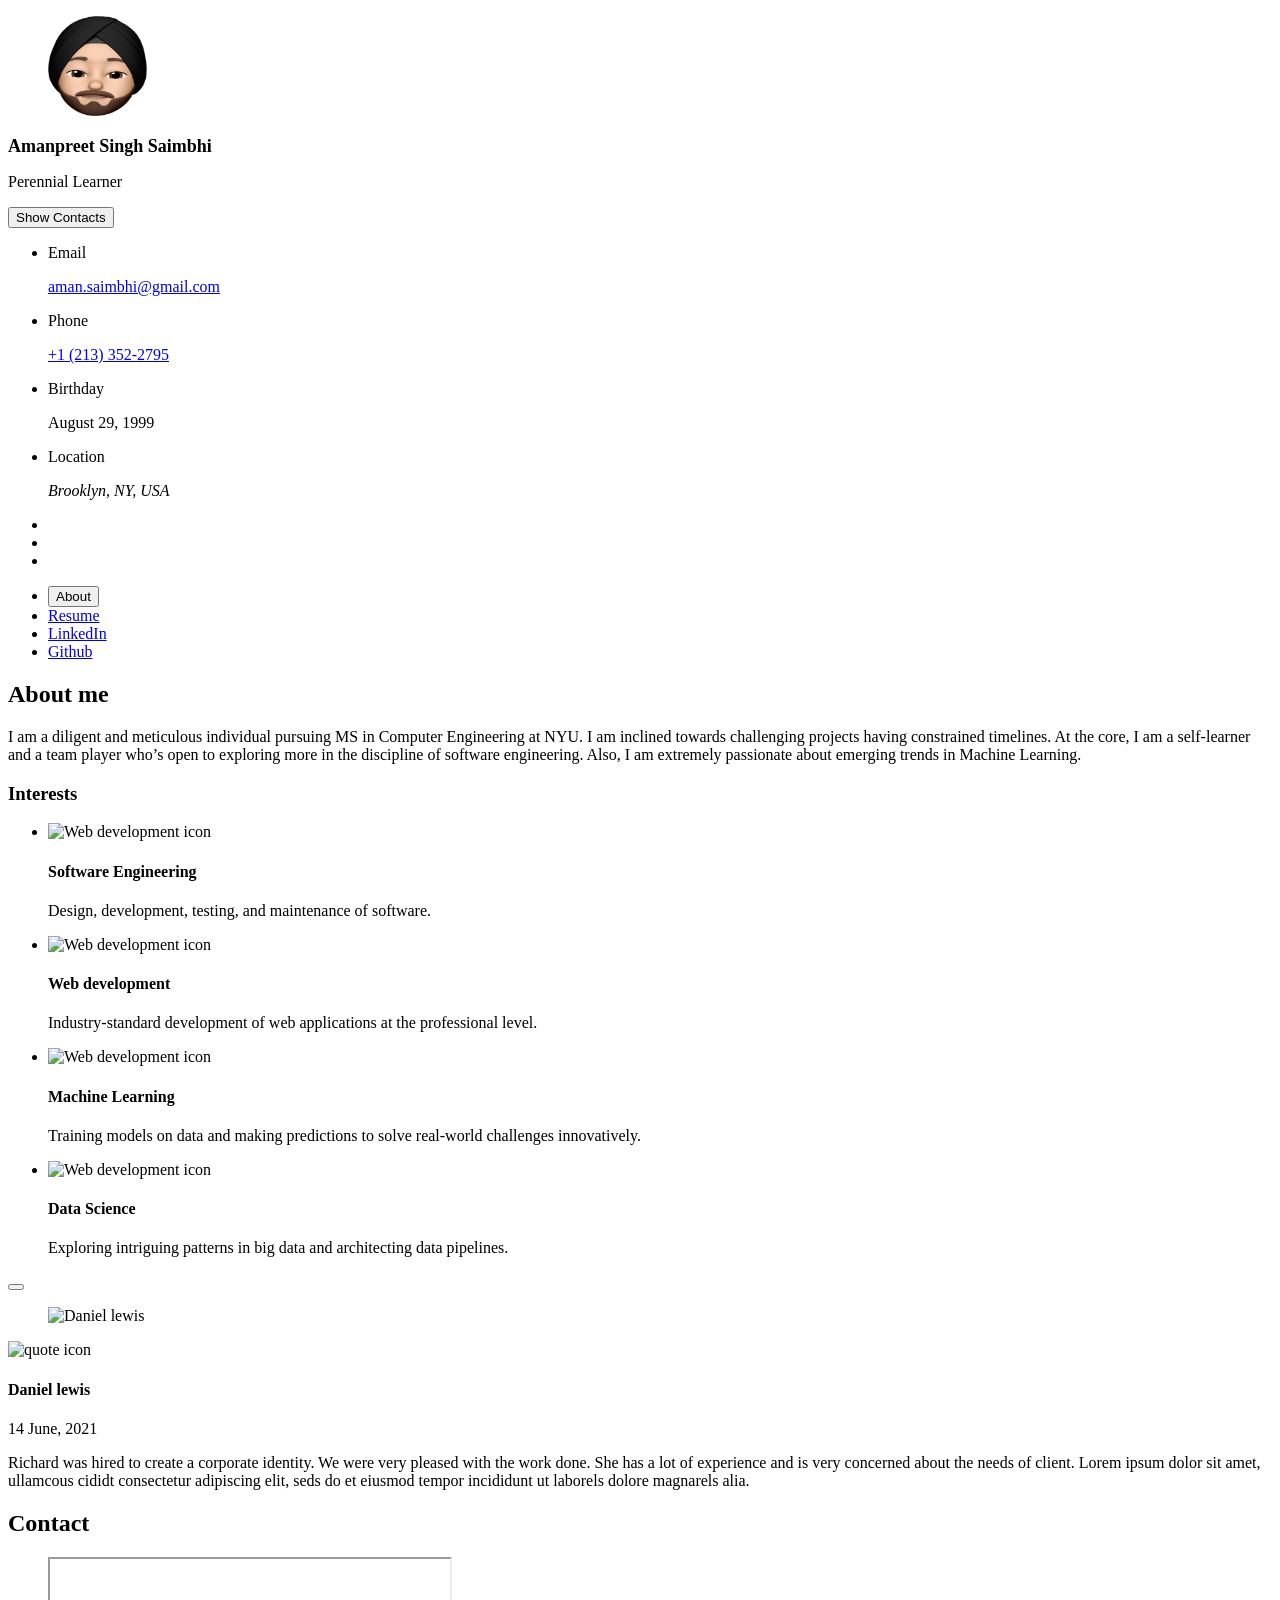
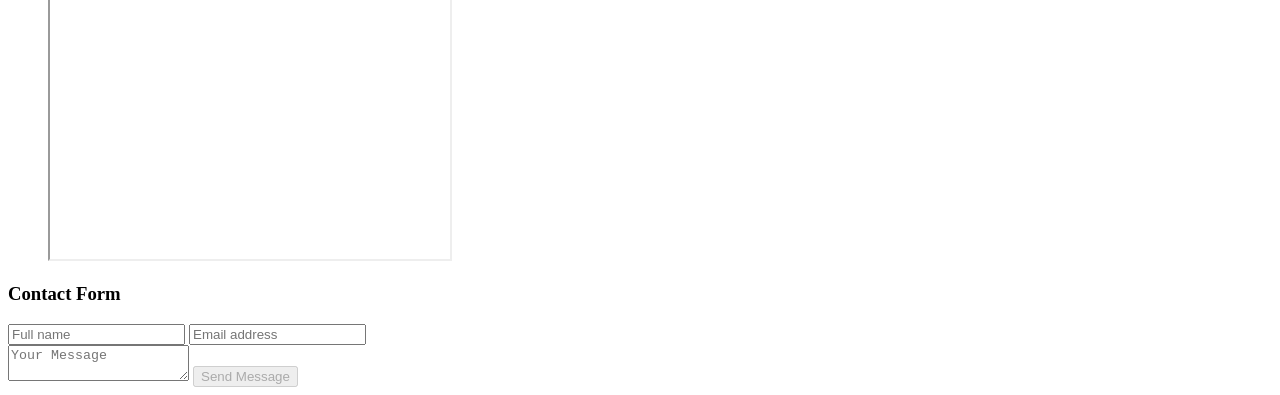
==== index.html @ c0f77e3a "fix typo" ====
<!DOCTYPE html>
<html lang="en">

<head>
  <meta charset="UTF-8">
  <meta http-equiv="X-UA-Compatible" content="IE=edge">
  <meta name="viewport" content="width=device-width, initial-scale=1.0">
  <title>Aman's Website</title>

  <!--
    - favicon
  -->
  <link rel="shortcut icon" href="./assets/images/icons8-title-64.png" type="image/x-icon">

  <!--
    - custom css link
  -->
  <link rel="stylesheet" href="./assets/css/style.css">

  <!--
    - google font link
  -->
  <link rel="preconnect" href="https://fonts.googleapis.com">
  <link rel="preconnect" href="https://fonts.gstatic.com" crossorigin>
  <link href="https://fonts.googleapis.com/css2?family=Poppins:wght@300;400;500;600&display=swap" rel="stylesheet">
</head>

<body>

  <!--
    - #MAIN
  -->

  <main>

    <!--
      - #SIDEBAR
    -->

    <aside class="sidebar" data-sidebar>

      <div class="sidebar-info">

        <figure class="avatar-box">
          <img src="./assets/images/cropped_Apple_Bitmoji.png" alt="Amanpreet Singh Saimbhi" style="height: 100px;
    width: 100px;">
        </figure>

        <div class="info-content">
          <h1 class="name" title="Amanpreet Singh Saimbhi" style="font-size: 18px;">Amanpreet Singh Saimbhi</h1>

          <p class="title">Perennial Learner</p>
        </div>

        <button class="info_more-btn" data-sidebar-btn>
          <span>Show Contacts</span>

          <ion-icon name="chevron-down"></ion-icon>
        </button>

      </div>

      <div class="sidebar-info_more">

        <div class="separator"></div>

        <ul class="contacts-list">

          <li class="contact-item">

            <div class="icon-box">
              <ion-icon name="mail-outline"></ion-icon>
            </div>

            <div class="contact-info">
              <p class="contact-title">Email</p>

              <a href="mailto:aman.saimbhi@gmail.com" class="contact-link">aman.saimbhi@gmail.com</a>
            </div>

          </li>

          <li class="contact-item">

            <div class="icon-box">
              <ion-icon name="phone-portrait-outline"></ion-icon>
            </div>

            <div class="contact-info">
              <p class="contact-title">Phone</p>

              <a href="tel:+12133522795" class="contact-link">+1 (213) 352-2795</a>
            </div>

          </li>

          <li class="contact-item">

            <div class="icon-box">
              <ion-icon name="calendar-outline"></ion-icon>
            </div>

            <div class="contact-info">
              <p class="contact-title">Birthday</p>

              <time datetime="1982-06-23">August 29, 1999</time>
            </div>

          </li>

          <li class="contact-item">

            <div class="icon-box">
              <ion-icon name="location-outline"></ion-icon>
            </div>

            <div class="contact-info">
              <p class="contact-title">Location</p>

              <address>Brooklyn, NY, USA</address>
            </div>

          </li>

        </ul>

        <div class="separator"></div>

        <ul class="social-list">

          <li class="social-item">
            <a href="#" class="social-link">
              <ion-icon name="logo-facebook"></ion-icon>
            </a>
          </li>

          <li class="social-item">
            <a href="#" class="social-link">
              <ion-icon name="logo-twitter"></ion-icon>
            </a>
          </li>

          <li class="social-item">
            <a href="#" class="social-link">
              <ion-icon name="logo-instagram"></ion-icon>
            </a>
          </li>

        </ul>

      </div>

    </aside>





    <!--
      - #main-content
    -->

    <div class="main-content">

      <!--
        - #NAVBAR
      -->

      <nav class="navbar">

        <ul class="navbar-list">

          <li class="navbar-item">
            <button class="navbar-link  active" data-nav-link>About</button>
          </li>

          <li class="navbar-item">
            <a class="navbar-link" href="https://www.indeed.com/career-advice/resume-samples" target="_blank">Resume</a>
          </li>

          <li class="navbar-item">
            <a class="navbar-link" href="https://www.linkedin.com/in/amanpreet-singh-saimbhi/" target="_blank">LinkedIn</a>
          </li>

          <li class="navbar-item">
            <a class="navbar-link" href="https://github.com/Aman-saimbhi" target="_blank">Github</a>
          </li>

          <!-- <li class="navbar-item">
            <button class="navbar-link" data-nav-link>Contact</button>
          </li> -->

        </ul>

      </nav>





      <!--
        - #ABOUT
      -->

      <article class="about  active" data-page="about">

        <header>
          <h2 class="h2 article-title">About me</h2>
        </header>

        <section class="about-text">
          <p>
            I am a diligent and meticulous individual pursuing MS in Computer Engineering at NYU.
            I am inclined towards challenging projects having constrained timelines.
            At the core, I am a self-learner and a team player who’s open to exploring more in the discipline of software engineering.
            Also, I am extremely passionate about emerging trends in Machine Learning.
          </p>
        </section>


        <!--
          - service
        -->

        <section class="service">

          <h3 class="h3 service-title">Interests</h3>

          <ul class="service-list">

            <li class="service-item">

              <div class="service-icon-box">
                <img src="./assets/images/icon-dev.svg" alt="Web development icon" width="40">
              </div>

              <div class="service-content-box">
                <h4 class="h4 service-item-title">Software Engineering</h4>

                <p class="service-item-text">
                  Design, development, testing, and maintenance of software.
                </p>
              </div>

            </li>

            <li class="service-item">

              <div class="service-icon-box">
                <img src="./assets/images/icon-dev.svg" alt="Web development icon" width="40">
              </div>

              <div class="service-content-box">
                <h4 class="h4 service-item-title">Web development</h4>

                <p class="service-item-text">
                  Industry-standard development of web applications at the professional level.
                </p>
              </div>

            </li>

            <li class="service-item">

              <div class="service-icon-box">
                <img src="./assets/images/icon-dev.svg" alt="Web development icon" width="40">
              </div>

              <div class="service-content-box">
                <h4 class="h4 service-item-title">Machine Learning</h4>

                <p class="service-item-text">
                  Training models on data and making predictions to solve real-world challenges innovatively.
                </p>
              </div>

            </li>

            <li class="service-item">

              <div class="service-icon-box">
                <img src="./assets/images/icon-dev.svg" alt="Web development icon" width="40">
              </div>

              <div class="service-content-box">
                <h4 class="h4 service-item-title">Data Science</h4>

                <p class="service-item-text">
                  Exploring intriguing patterns in big data and architecting data pipelines.
                </p>
              </div>

            </li>

          </ul>

        </section>


        <!--
          - testimonials
        -->


        <!--
          - testimonials modal
        -->

        <div class="modal-container" data-modal-container>

          <div class="overlay" data-overlay></div>

          <section class="testimonials-modal">

            <button class="modal-close-btn" data-modal-close-btn>
              <ion-icon name="close-outline"></ion-icon>
            </button>

            <div class="modal-img-wrapper">
              <figure class="modal-avatar-box">
                <img src="./assets/images/avatar-1.png" alt="Daniel lewis" width="80" data-modal-img>
              </figure>

              <img src="./assets/images/icon-quote.svg" alt="quote icon">
            </div>

            <div class="modal-content">

              <h4 class="h3 modal-title" data-modal-title>Daniel lewis</h4>

              <time datetime="2021-06-14">14 June, 2021</time>

              <div data-modal-text>
                <p>
                  Richard was hired to create a corporate identity. We were very pleased with the work done. She has a
                  lot of experience
                  and is very concerned about the needs of client. Lorem ipsum dolor sit amet, ullamcous cididt
                  consectetur adipiscing
                  elit, seds do et eiusmod tempor incididunt ut laborels dolore magnarels alia.
                </p>
              </div>

            </div>

          </section>

        </div>


        <!--
          - clients
        -->

      </article>





      <!--
        - #RESUME
      -->

      <!-- <article class="resume" data-page="resume">

        <header>
          <h2 class="h2 article-title">Resume</h2>
        </header>

        <section class="timeline">

          <div class="title-wrapper">
            <div class="icon-box">
              <ion-icon name="book-outline"></ion-icon>
            </div>

            <h3 class="h3">Education</h3>
          </div>

          <ol class="timeline-list">

            <li class="timeline-item">

              <h4 class="h4 timeline-item-title">University school of the arts</h4>

              <span>2007 — 2008</span>

              <p class="timeline-text">
                Nemo enims ipsam voluptatem, blanditiis praesentium voluptum delenit atque corrupti, quos dolores et
                quas molestias
                exceptur.
              </p>

            </li>

            <li class="timeline-item">

              <h4 class="h4 timeline-item-title">New york academy of art</h4>

              <span>2006 — 2007</span>

              <p class="timeline-text">
                Ratione voluptatem sequi nesciunt, facere quisquams facere menda ossimus, omnis voluptas assumenda est
                omnis..
              </p>

            </li>

            <li class="timeline-item">

              <h4 class="h4 timeline-item-title">High school of art and design</h4>

              <span>2002 — 2004</span>

              <p class="timeline-text">
                Duis aute irure dolor in reprehenderit in voluptate, quila voluptas mag odit aut fugit, sed consequuntur
                magni dolores
                eos.
              </p>

            </li>

          </ol>

        </section>

        <section class="timeline">

          <div class="title-wrapper">
            <div class="icon-box">
              <ion-icon name="book-outline"></ion-icon>
            </div>

            <h3 class="h3">Experience</h3>
          </div>

          <ol class="timeline-list">

            <li class="timeline-item">

              <h4 class="h4 timeline-item-title">Creative director</h4>

              <span>2015 — Present</span>

              <p class="timeline-text">
                Nemo enim ipsam voluptatem blanditiis praesentium voluptum delenit atque corrupti, quos dolores et qvuas
                molestias
                exceptur.
              </p>

            </li>

            <li class="timeline-item">

              <h4 class="h4 timeline-item-title">Art director</h4>

              <span>2013 — 2015</span>

              <p class="timeline-text">
                Nemo enims ipsam voluptatem, blanditiis praesentium voluptum delenit atque corrupti, quos dolores et
                quas molestias
                exceptur.
              </p>

            </li>

            <li class="timeline-item">

              <h4 class="h4 timeline-item-title">Web designer</h4>

              <span>2010 — 2013</span>

              <p class="timeline-text">
                Nemo enims ipsam voluptatem, blanditiis praesentium voluptum delenit atque corrupti, quos dolores et
                quas molestias
                exceptur.
              </p>

            </li>

          </ol>

        </section>

        <section class="skill">

          <h3 class="h3 skills-title">My skills</h3>

          <ul class="skills-list content-card">

            <li class="skills-item">

              <div class="title-wrapper">
                <h5 class="h5">Web design</h5>
                <data value="80">80%</data>
              </div>

              <div class="skill-progress-bg">
                <div class="skill-progress-fill" style="width: 80%;"></div>
              </div>

            </li>

            <li class="skills-item">

              <div class="title-wrapper">
                <h5 class="h5">Graphic design</h5>
                <data value="70">70%</data>
              </div>

              <div class="skill-progress-bg">
                <div class="skill-progress-fill" style="width: 70%;"></div>
              </div>

            </li>

            <li class="skills-item">

              <div class="title-wrapper">
                <h5 class="h5">Branding</h5>
                <data value="90">90%</data>
              </div>

              <div class="skill-progress-bg">
                <div class="skill-progress-fill" style="width: 90%;"></div>
              </div>

            </li>

            <li class="skills-item">

              <div class="title-wrapper">
                <h5 class="h5">WordPress</h5>
                <data value="50">50%</data>
              </div>

              <div class="skill-progress-bg">
                <div class="skill-progress-fill" style="width: 50%;"></div>
              </div>

            </li>

          </ul>

        </section>

      </article> -->





      <!--
        - #PORTFOLIO
      -->

      <!-- <article class="portfolio" data-page="portfolio">

        <header>
          <h2 class="h2 article-title">Portfolio</h2>
        </header>

        <section class="projects">

          <ul class="filter-list">

            <li class="filter-item">
              <button class="active" data-filter-btn>All</button>
            </li>

            <li class="filter-item">
              <button data-filter-btn>Web design</button>
            </li>

            <li class="filter-item">
              <button data-filter-btn>Applications</button>
            </li>

            <li class="filter-item">
              <button data-filter-btn>Web development</button>
            </li>

          </ul>

          <div class="filter-select-box">

            <button class="filter-select" data-select>

              <div class="select-value" data-selecct-value>Select category</div>

              <div class="select-icon">
                <ion-icon name="chevron-down"></ion-icon>
              </div>

            </button>

            <ul class="select-list">

              <li class="select-item">
                <button data-select-item>All</button>
              </li>

              <li class="select-item">
                <button data-select-item>Web design</button>
              </li>

              <li class="select-item">
                <button data-select-item>Applications</button>
              </li>

              <li class="select-item">
                <button data-select-item>Web development</button>
              </li>

            </ul>

          </div>

          <ul class="project-list">

            <li class="project-item  active" data-filter-item data-category="web development">
              <a href="#">

                <figure class="project-img">
                  <div class="project-item-icon-box">
                    <ion-icon name="eye-outline"></ion-icon>
                  </div>

                  <img src="./assets/images/project-1.jpg" alt="finance" loading="lazy">
                </figure>

                <h3 class="project-title">Finance</h3>

                <p class="project-category">Web development</p>

              </a>
            </li>

            <li class="project-item  active" data-filter-item data-category="web development">
              <a href="#">

                <figure class="project-img">
                  <div class="project-item-icon-box">
                    <ion-icon name="eye-outline"></ion-icon>
                  </div>

                  <img src="./assets/images/project-2.png" alt="orizon" loading="lazy">
                </figure>

                <h3 class="project-title">Orizon</h3>

                <p class="project-category">Web development</p>

              </a>
            </li>

            <li class="project-item  active" data-filter-item data-category="web design">
              <a href="#">

                <figure class="project-img">
                  <div class="project-item-icon-box">
                    <ion-icon name="eye-outline"></ion-icon>
                  </div>

                  <img src="./assets/images/project-3.jpg" alt="fundo" loading="lazy">
                </figure>

                <h3 class="project-title">Fundo</h3>

                <p class="project-category">Web design</p>

              </a>
            </li>

            <li class="project-item  active" data-filter-item data-category="applications">
              <a href="#">

                <figure class="project-img">
                  <div class="project-item-icon-box">
                    <ion-icon name="eye-outline"></ion-icon>
                  </div>

                  <img src="./assets/images/project-4.png" alt="brawlhalla" loading="lazy">
                </figure>

                <h3 class="project-title">Brawlhalla</h3>

                <p class="project-category">Applications</p>

              </a>
            </li>

            <li class="project-item  active" data-filter-item data-category="web design">
              <a href="#">

                <figure class="project-img">
                  <div class="project-item-icon-box">
                    <ion-icon name="eye-outline"></ion-icon>
                  </div>

                  <img src="./assets/images/project-5.png" alt="dsm." loading="lazy">
                </figure>

                <h3 class="project-title">DSM.</h3>

                <p class="project-category">Web design</p>

              </a>
            </li>

            <li class="project-item  active" data-filter-item data-category="web design">
              <a href="#">

                <figure class="project-img">
                  <div class="project-item-icon-box">
                    <ion-icon name="eye-outline"></ion-icon>
                  </div>

                  <img src="./assets/images/project-6.png" alt="metaspark" loading="lazy">
                </figure>

                <h3 class="project-title">MetaSpark</h3>

                <p class="project-category">Web design</p>

              </a>
            </li>

            <li class="project-item  active" data-filter-item data-category="web development">
              <a href="#">

                <figure class="project-img">
                  <div class="project-item-icon-box">
                    <ion-icon name="eye-outline"></ion-icon>
                  </div>

                  <img src="./assets/images/project-7.png" alt="summary" loading="lazy">
                </figure>

                <h3 class="project-title">Summary</h3>

                <p class="project-category">Web development</p>

              </a>
            </li>

            <li class="project-item  active" data-filter-item data-category="applications">
              <a href="#">

                <figure class="project-img">
                  <div class="project-item-icon-box">
                    <ion-icon name="eye-outline"></ion-icon>
                  </div>

                  <img src="./assets/images/project-8.jpg" alt="task manager" loading="lazy">
                </figure>

                <h3 class="project-title">Task Manager</h3>

                <p class="project-category">Applications</p>

              </a>
            </li>

            <li class="project-item  active" data-filter-item data-category="web development">
              <a href="#">

                <figure class="project-img">
                  <div class="project-item-icon-box">
                    <ion-icon name="eye-outline"></ion-icon>
                  </div>

                  <img src="./assets/images/project-9.png" alt="arrival" loading="lazy">
                </figure>

                <h3 class="project-title">Arrival</h3>

                <p class="project-category">Web development</p>

              </a>
            </li>

          </ul>

        </section>

      </article> -->





      <!--
        - #BLOG
      -->

      <!-- <article class="blog" data-page="blog">

        <header>
          <h2 class="h2 article-title">Blog</h2>
        </header>

        <section class="blog-posts">

          <ul class="blog-posts-list">

            <li class="blog-post-item">
              <a href="#">

                <figure class="blog-banner-box">
                  <img src="./assets/images/blog-1.jpg" alt="Design conferences in 2022" loading="lazy">
                </figure>

                <div class="blog-content">

                  <div class="blog-meta">
                    <p class="blog-category">Design</p>

                    <span class="dot"></span>

                    <time datetime="2022-02-23">Fab 23, 2022</time>
                  </div>

                  <h3 class="h3 blog-item-title">Design conferences in 2022</h3>

                  <p class="blog-text">
                    Veritatis et quasi architecto beatae vitae dicta sunt, explicabo.
                  </p>

                </div>

              </a>
            </li>

            <li class="blog-post-item">
              <a href="#">

                <figure class="blog-banner-box">
                  <img src="./assets/images/blog-2.jpg" alt="Best fonts every designer" loading="lazy">
                </figure>

                <div class="blog-content">

                  <div class="blog-meta">
                    <p class="blog-category">Design</p>

                    <span class="dot"></span>

                    <time datetime="2022-02-23">Fab 23, 2022</time>
                  </div>

                  <h3 class="h3 blog-item-title">Best fonts every designer</h3>

                  <p class="blog-text">
                    Sed ut perspiciatis, nam libero tempore, cum soluta nobis est eligendi.
                  </p>

                </div>

              </a>
            </li>

            <li class="blog-post-item">
              <a href="#">

                <figure class="blog-banner-box">
                  <img src="./assets/images/blog-3.jpg" alt="Design digest #80" loading="lazy">
                </figure>

                <div class="blog-content">

                  <div class="blog-meta">
                    <p class="blog-category">Design</p>

                    <span class="dot"></span>

                    <time datetime="2022-02-23">Fab 23, 2022</time>
                  </div>

                  <h3 class="h3 blog-item-title">Design digest #80</h3>

                  <p class="blog-text">
                    Excepteur sint occaecat cupidatat no proident, quis nostrum exercitationem ullam corporis suscipit.
                  </p>

                </div>

              </a>
            </li>

            <li class="blog-post-item">
              <a href="#">

                <figure class="blog-banner-box">
                  <img src="./assets/images/blog-4.jpg" alt="UI interactions of the week" loading="lazy">
                </figure>

                <div class="blog-content">

                  <div class="blog-meta">
                    <p class="blog-category">Design</p>

                    <span class="dot"></span>

                    <time datetime="2022-02-23">Fab 23, 2022</time>
                  </div>

                  <h3 class="h3 blog-item-title">UI interactions of the week</h3>

                  <p class="blog-text">
                    Enim ad minim veniam, consectetur adipiscing elit, quis nostrud exercitation ullamco laboris nisi.
                  </p>

                </div>

              </a>
            </li>

            <li class="blog-post-item">
              <a href="#">

                <figure class="blog-banner-box">
                  <img src="./assets/images/blog-5.jpg" alt="The forgotten art of spacing" loading="lazy">
                </figure>

                <div class="blog-content">

                  <div class="blog-meta">
                    <p class="blog-category">Design</p>

                    <span class="dot"></span>

                    <time datetime="2022-02-23">Fab 23, 2022</time>
                  </div>

                  <h3 class="h3 blog-item-title">The forgotten art of spacing</h3>

                  <p class="blog-text">
                    Maxime placeat, sed do eiusmod tempor incididunt ut labore et dolore magna aliqua.
                  </p>

                </div>

              </a>
            </li>

            <li class="blog-post-item">
              <a href="#">

                <figure class="blog-banner-box">
                  <img src="./assets/images/blog-6.jpg" alt="Design digest #79" loading="lazy">
                </figure>

                <div class="blog-content">

                  <div class="blog-meta">
                    <p class="blog-category">Design</p>

                    <span class="dot"></span>

                    <time datetime="2022-02-23">Fab 23, 2022</time>
                  </div>

                  <h3 class="h3 blog-item-title">Design digest #79</h3>

                  <p class="blog-text">
                    Optio cumque nihil impedit uo minus quod maxime placeat, velit esse cillum.
                  </p>

                </div>

              </a>
            </li>

          </ul>

        </section>

      </article> -->





      <!--
        - #CONTACT
      -->

      <article class="contact" data-page="contact">

        <header>
          <h2 class="h2 article-title">Contact</h2>
        </header>

        <section class="mapbox" data-mapbox>
          <figure>
            <iframe
              src="https://www.google.com/maps/embed?pb=!1m18!1m12!1m3!1d199666.5651251294!2d-121.58334177520186!3d38.56165006739519!2m3!1f0!2f0!3f0!3m2!1i1024!2i768!4f13.1!3m3!1m2!1s0x809ac672b28397f9%3A0x921f6aaa74197fdb!2sSacramento%2C%20CA%2C%20USA!5e0!3m2!1sen!2sbd!4v1647608789441!5m2!1sen!2sbd"
              width="400" height="300" loading="lazy"></iframe>
          </figure>
        </section>

        <section class="contact-form">

          <h3 class="h3 form-title">Contact Form</h3>

          <form action="#" class="form" data-form>

            <div class="input-wrapper">
              <input type="text" name="fullname" class="form-input" placeholder="Full name" required data-form-input>

              <input type="email" name="email" class="form-input" placeholder="Email address" required data-form-input>
            </div>

            <textarea name="message" class="form-input" placeholder="Your Message" required data-form-input></textarea>

            <button class="form-btn" type="submit" disabled data-form-btn>
              <ion-icon name="paper-plane"></ion-icon>
              <span>Send Message</span>
            </button>

          </form>

        </section>

      </article>

    </div>

  </main>






  <!--
    - custom js link
  -->
  <script src="./assets/js/script.js"></script>

  <!--
    - ionicon link
  -->
  <script type="module" src="https://unpkg.com/ionicons@5.5.2/dist/ionicons/ionicons.esm.js"></script>
  <script nomodule src="https://unpkg.com/ionicons@5.5.2/dist/ionicons/ionicons.js"></script>

</body>

</html>
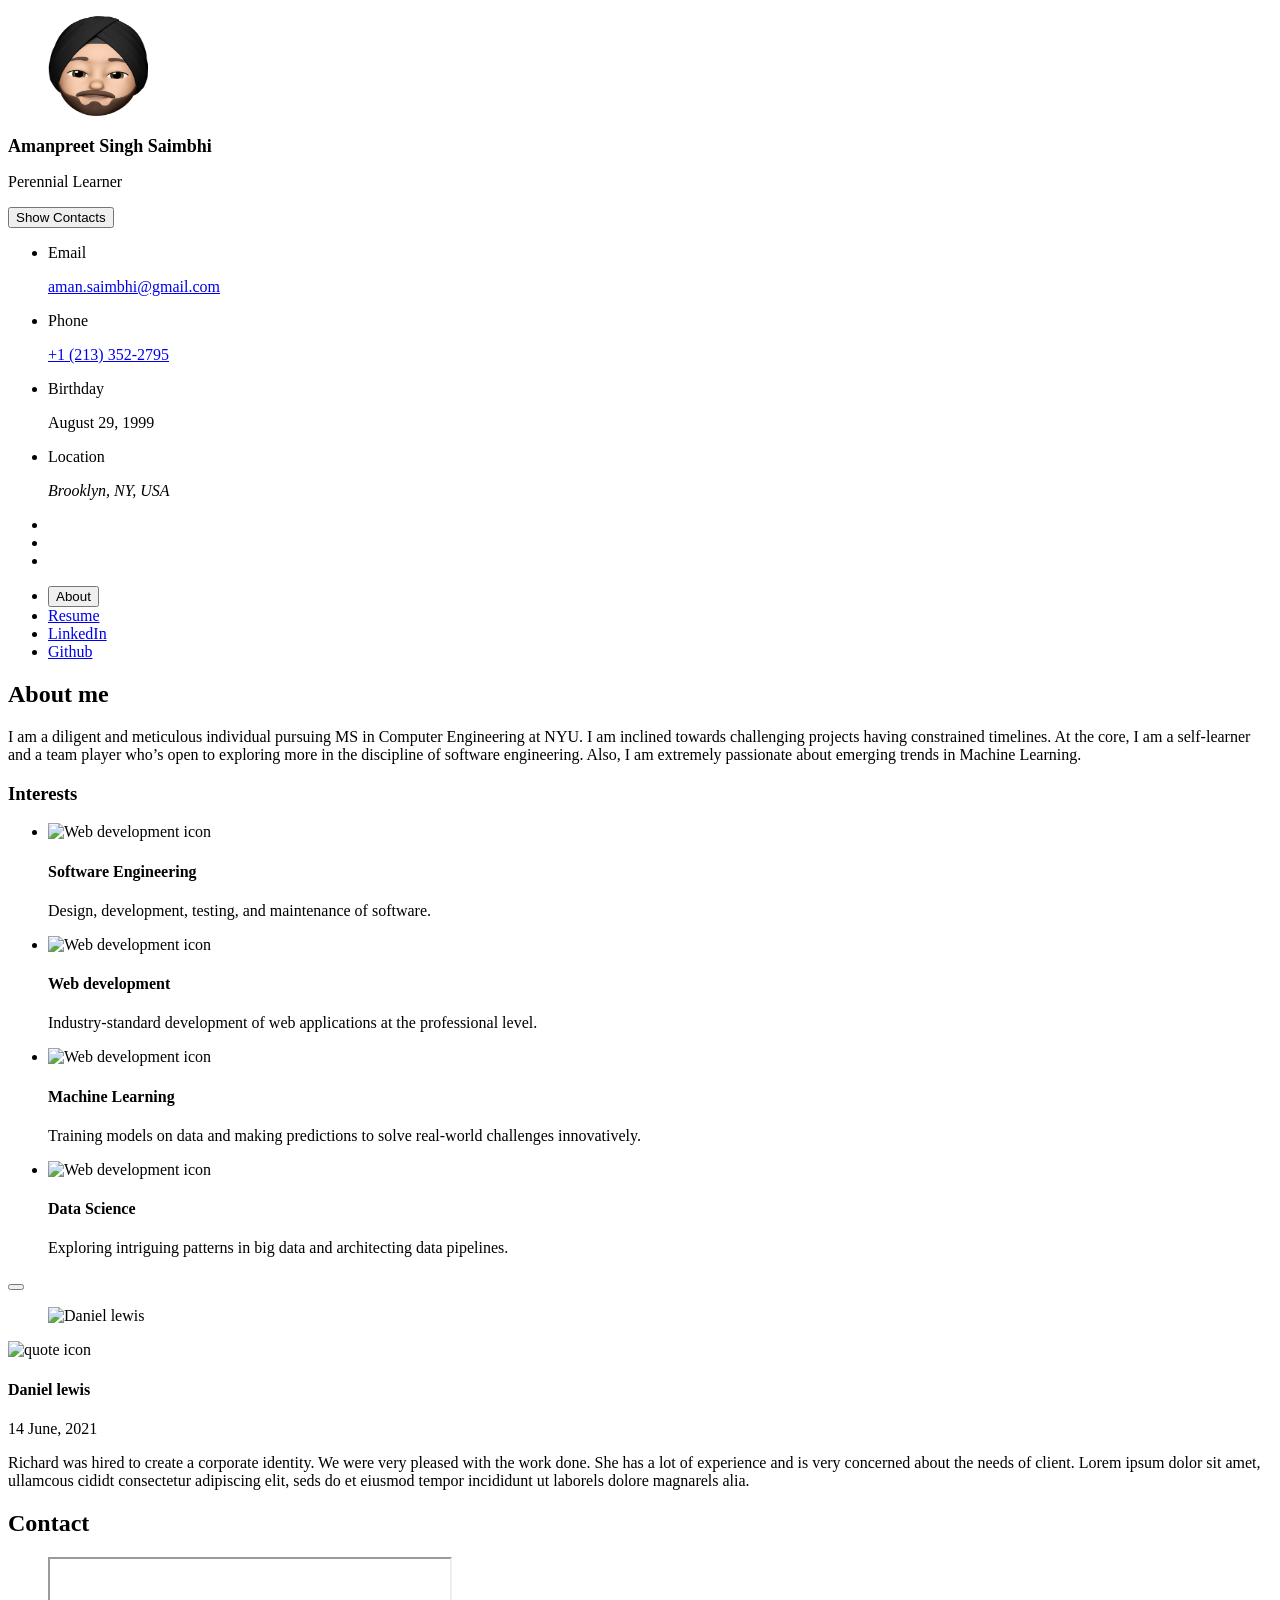
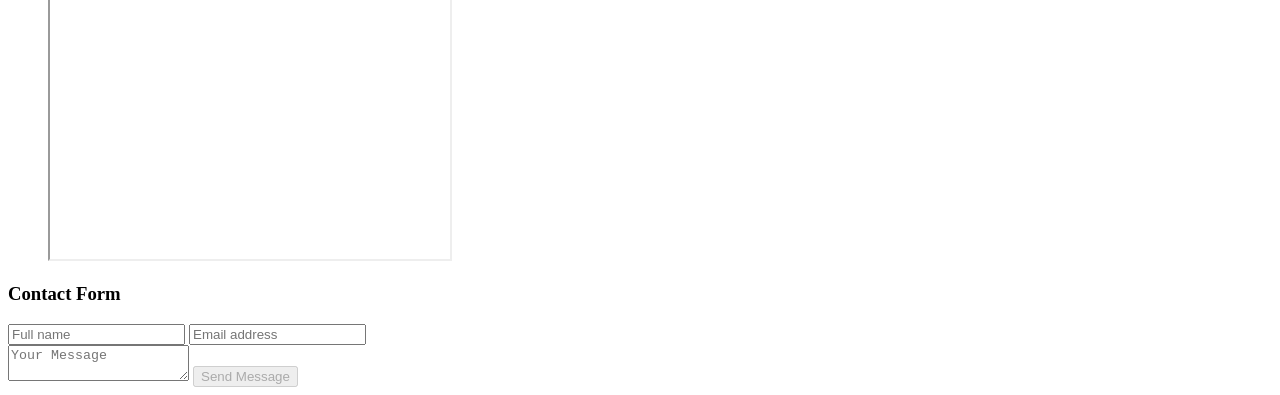
==== commit 354e7f25: "change profile photo" ====
--- a/index.html
+++ b/index.html
@@ -42,7 +42,7 @@
       <div class="sidebar-info">
 
         <figure class="avatar-box">
-          <img src="./assets/images/cropped_Apple_Bitmoji.png" alt="Amanpreet Singh Saimbhi" style="height: 100px;
+          <img src="./assets/images/Subject.png" alt="Amanpreet Singh Saimbhi" style="height: 100px;
     width: 100px;">
         </figure>
 
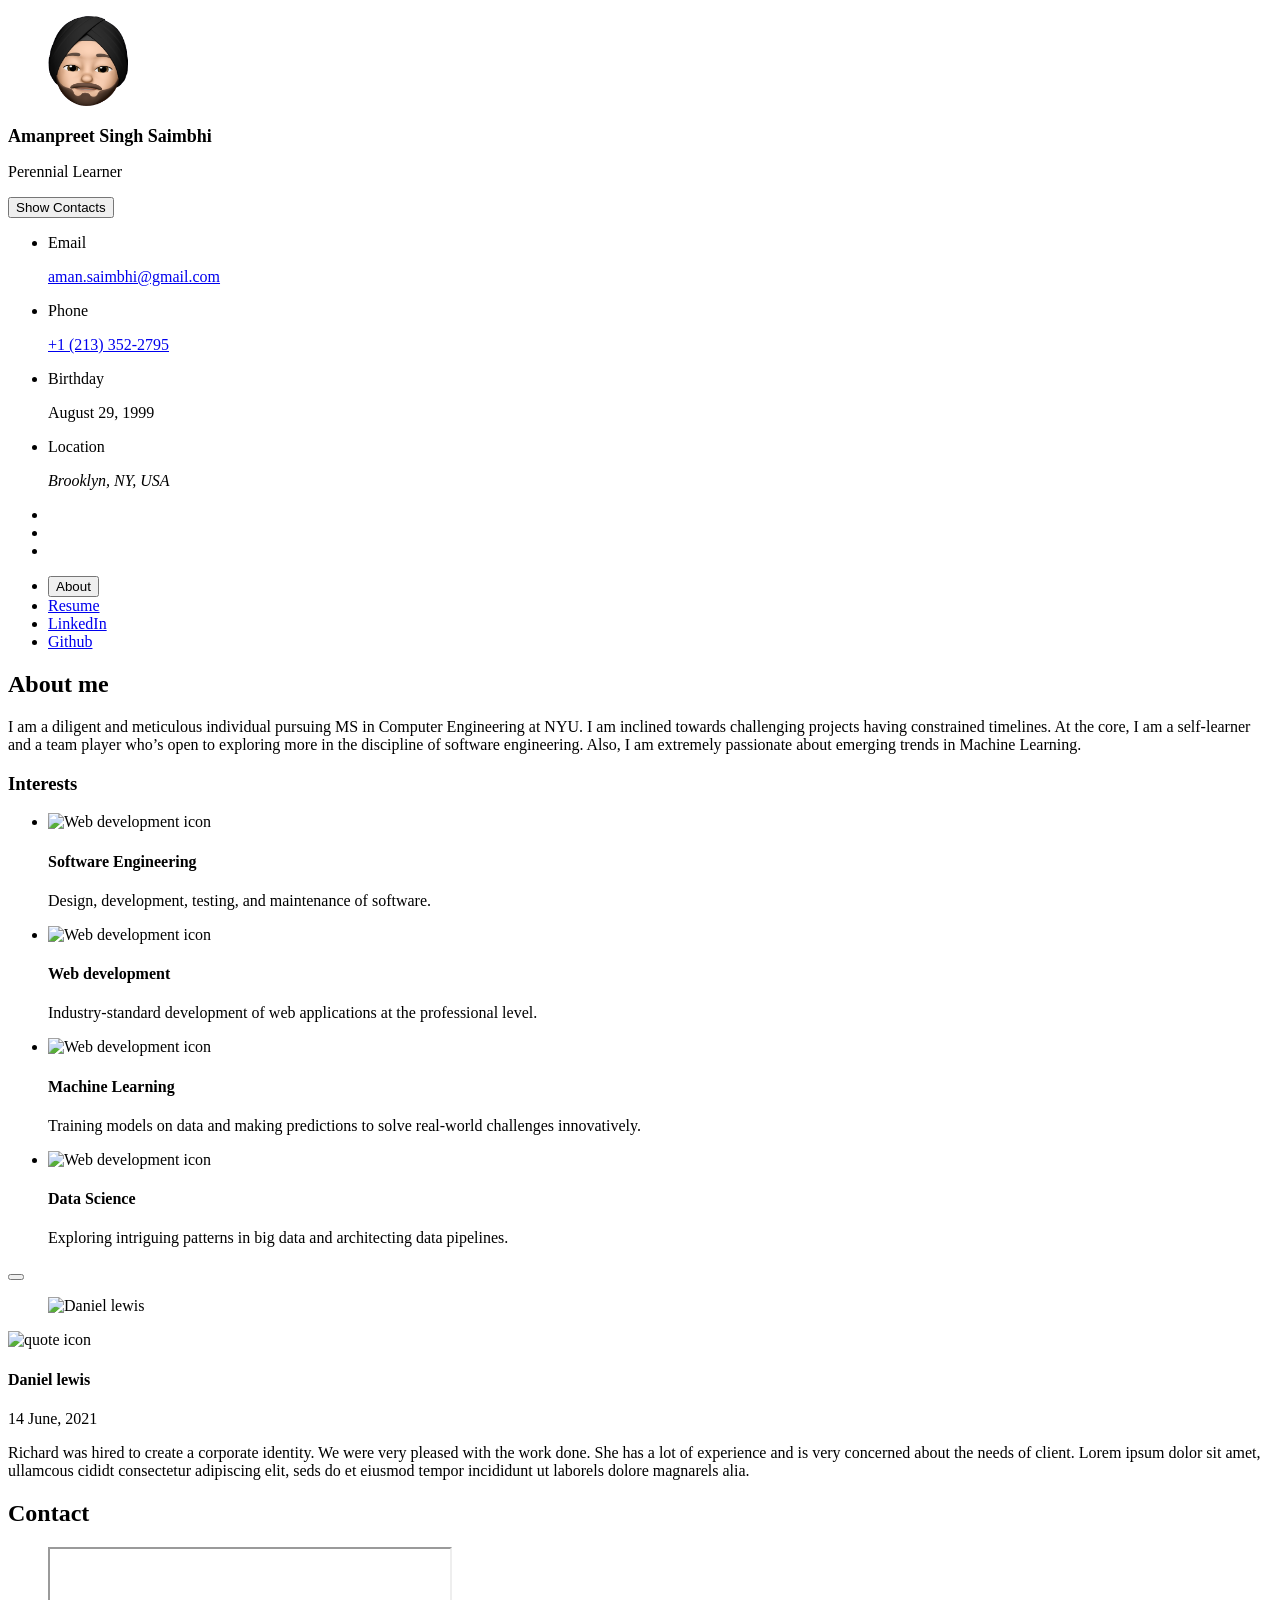
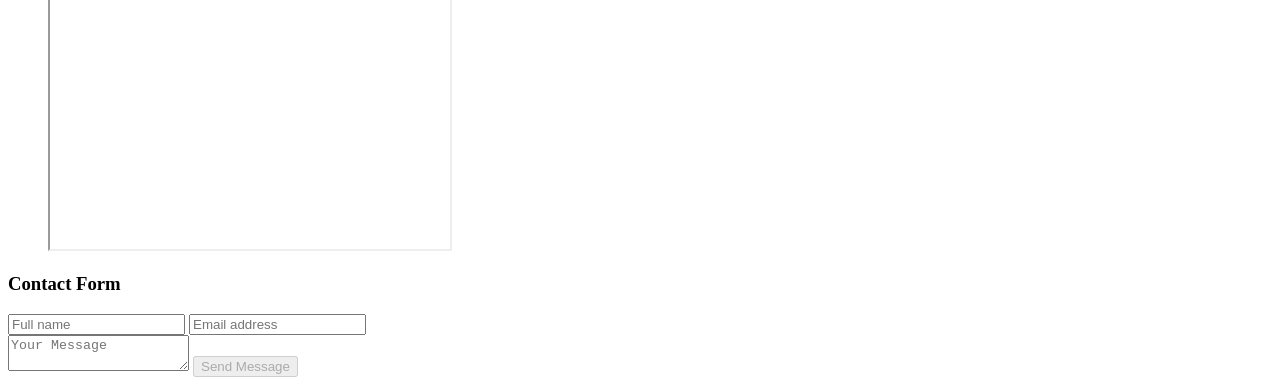
==== commit 953152d5: "change dimensions" ====
--- a/index.html
+++ b/index.html
@@ -42,8 +42,8 @@
       <div class="sidebar-info">
 
         <figure class="avatar-box">
-          <img src="./assets/images/Subject.png" alt="Amanpreet Singh Saimbhi" style="height: 100px;
-    width: 100px;">
+          <img src="./assets/images/Subject.png" alt="Amanpreet Singh Saimbhi" style="height: 90px;
+    width: 80px;">
         </figure>
 
         <div class="info-content">
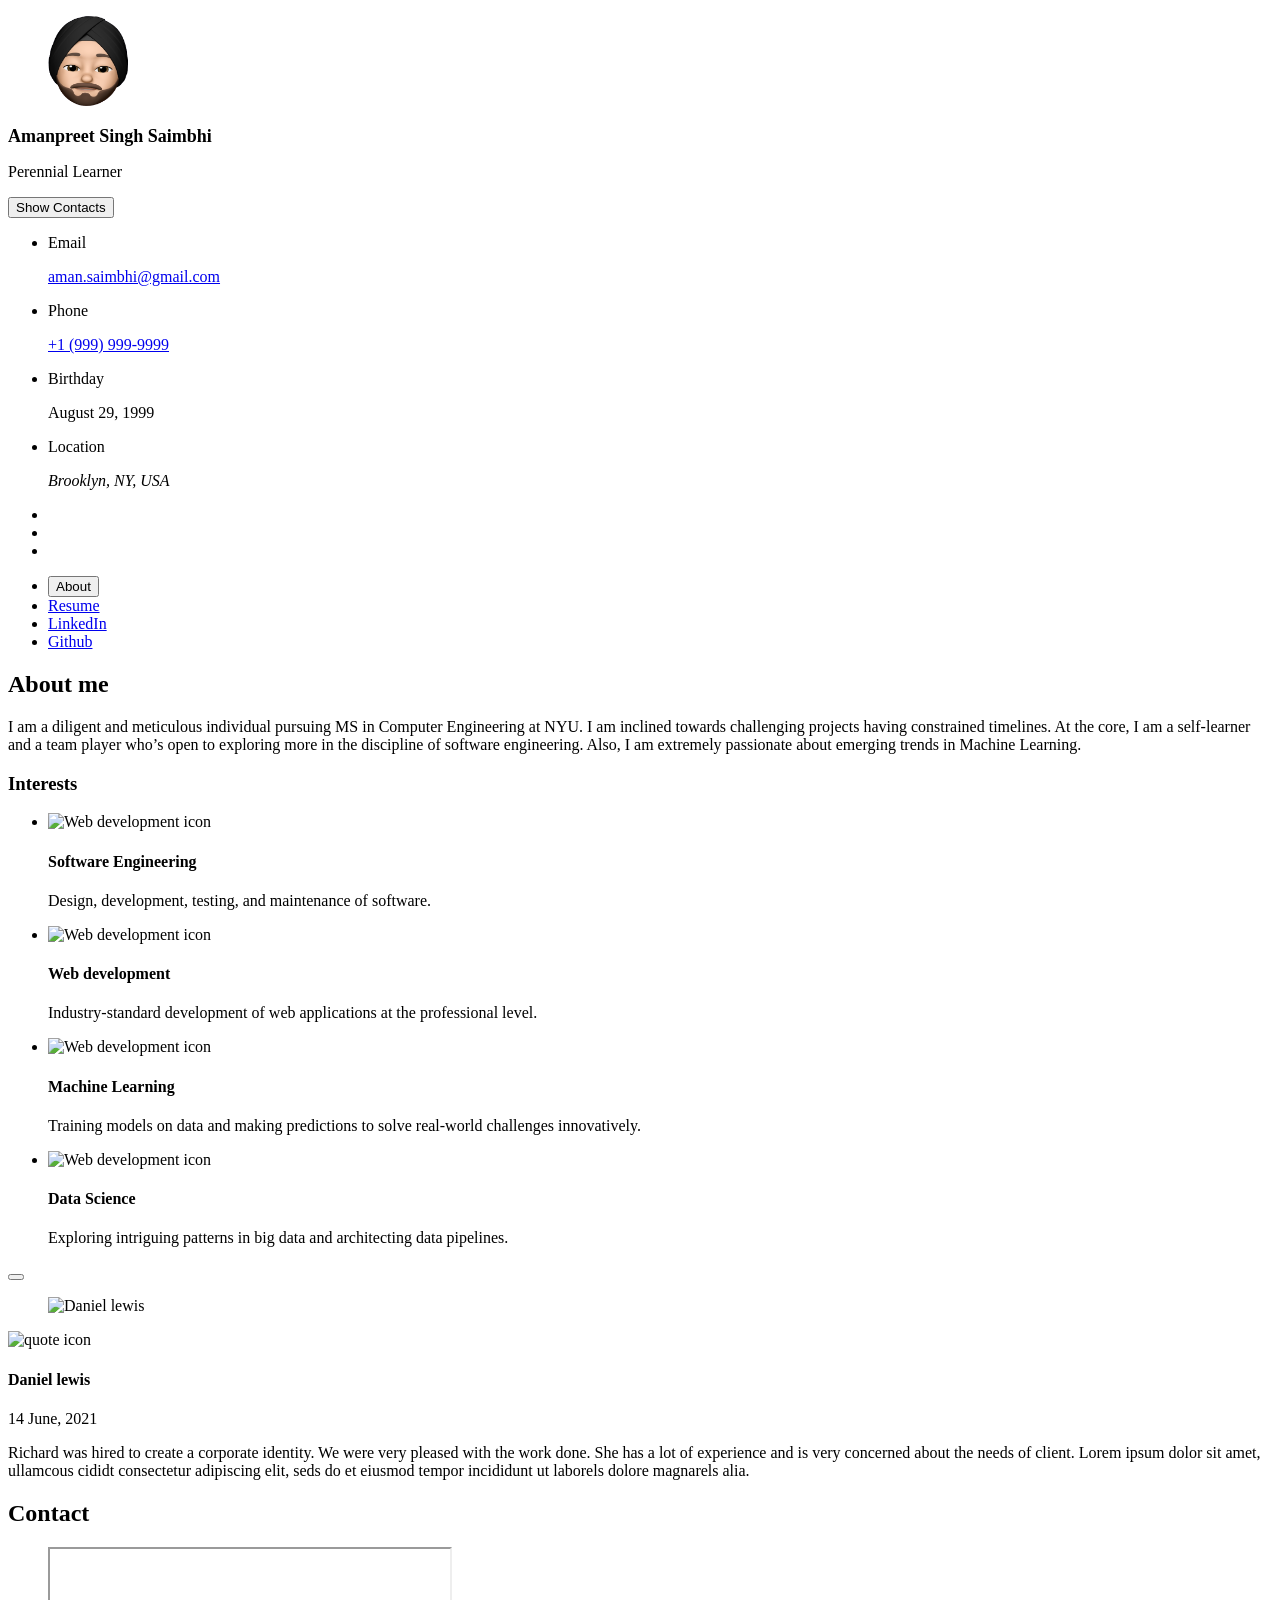
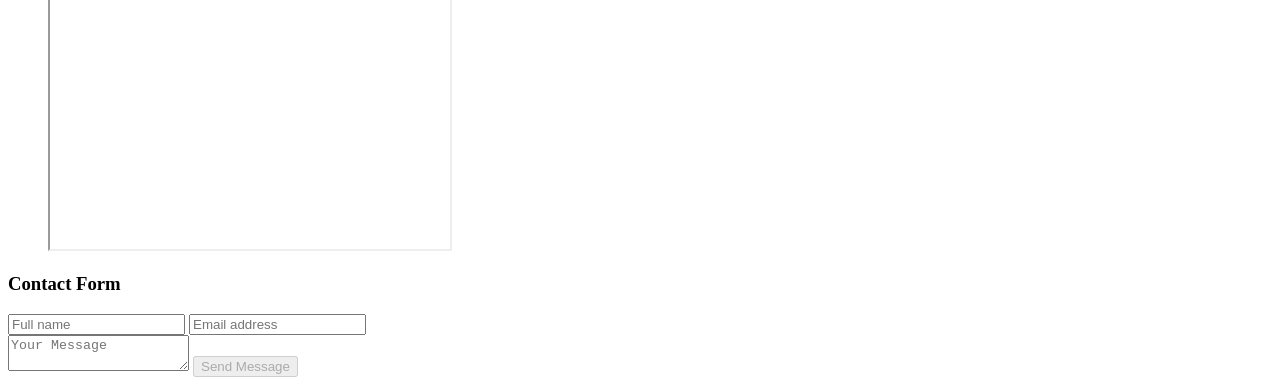
==== commit 6082378b: "update dummy number" ====
--- a/index.html
+++ b/index.html
@@ -89,7 +89,7 @@
             <div class="contact-info">
               <p class="contact-title">Phone</p>
 
-              <a href="tel:+12133522795" class="contact-link">+1 (213) 352-2795</a>
+              <a href="tel:+19999999999" class="contact-link">+1 (999) 999-9999</a>
             </div>
 
           </li>
@@ -175,7 +175,7 @@
           </li>
 
           <li class="navbar-item">
-            <a class="navbar-link" href="https://www.indeed.com/career-advice/resume-samples" target="_blank">Resume</a>
+            <a class="navbar-link" href="https://drive.google.com/file/d/1eiX2iNlv4RZfLNW59ubmaVc_LND40y23/view?usp=sharing" target="_blank">Resume</a>
           </li>
 
           <li class="navbar-item">
@@ -354,634 +354,6 @@
       </article>
 
 
-
-
-
-      <!--
-        - #RESUME
-      -->
-
-      <!-- <article class="resume" data-page="resume">
-
-        <header>
-          <h2 class="h2 article-title">Resume</h2>
-        </header>
-
-        <section class="timeline">
-
-          <div class="title-wrapper">
-            <div class="icon-box">
-              <ion-icon name="book-outline"></ion-icon>
-            </div>
-
-            <h3 class="h3">Education</h3>
-          </div>
-
-          <ol class="timeline-list">
-
-            <li class="timeline-item">
-
-              <h4 class="h4 timeline-item-title">University school of the arts</h4>
-
-              <span>2007 — 2008</span>
-
-              <p class="timeline-text">
-                Nemo enims ipsam voluptatem, blanditiis praesentium voluptum delenit atque corrupti, quos dolores et
-                quas molestias
-                exceptur.
-              </p>
-
-            </li>
-
-            <li class="timeline-item">
-
-              <h4 class="h4 timeline-item-title">New york academy of art</h4>
-
-              <span>2006 — 2007</span>
-
-              <p class="timeline-text">
-                Ratione voluptatem sequi nesciunt, facere quisquams facere menda ossimus, omnis voluptas assumenda est
-                omnis..
-              </p>
-
-            </li>
-
-            <li class="timeline-item">
-
-              <h4 class="h4 timeline-item-title">High school of art and design</h4>
-
-              <span>2002 — 2004</span>
-
-              <p class="timeline-text">
-                Duis aute irure dolor in reprehenderit in voluptate, quila voluptas mag odit aut fugit, sed consequuntur
-                magni dolores
-                eos.
-              </p>
-
-            </li>
-
-          </ol>
-
-        </section>
-
-        <section class="timeline">
-
-          <div class="title-wrapper">
-            <div class="icon-box">
-              <ion-icon name="book-outline"></ion-icon>
-            </div>
-
-            <h3 class="h3">Experience</h3>
-          </div>
-
-          <ol class="timeline-list">
-
-            <li class="timeline-item">
-
-              <h4 class="h4 timeline-item-title">Creative director</h4>
-
-              <span>2015 — Present</span>
-
-              <p class="timeline-text">
-                Nemo enim ipsam voluptatem blanditiis praesentium voluptum delenit atque corrupti, quos dolores et qvuas
-                molestias
-                exceptur.
-              </p>
-
-            </li>
-
-            <li class="timeline-item">
-
-              <h4 class="h4 timeline-item-title">Art director</h4>
-
-              <span>2013 — 2015</span>
-
-              <p class="timeline-text">
-                Nemo enims ipsam voluptatem, blanditiis praesentium voluptum delenit atque corrupti, quos dolores et
-                quas molestias
-                exceptur.
-              </p>
-
-            </li>
-
-            <li class="timeline-item">
-
-              <h4 class="h4 timeline-item-title">Web designer</h4>
-
-              <span>2010 — 2013</span>
-
-              <p class="timeline-text">
-                Nemo enims ipsam voluptatem, blanditiis praesentium voluptum delenit atque corrupti, quos dolores et
-                quas molestias
-                exceptur.
-              </p>
-
-            </li>
-
-          </ol>
-
-        </section>
-
-        <section class="skill">
-
-          <h3 class="h3 skills-title">My skills</h3>
-
-          <ul class="skills-list content-card">
-
-            <li class="skills-item">
-
-              <div class="title-wrapper">
-                <h5 class="h5">Web design</h5>
-                <data value="80">80%</data>
-              </div>
-
-              <div class="skill-progress-bg">
-                <div class="skill-progress-fill" style="width: 80%;"></div>
-              </div>
-
-            </li>
-
-            <li class="skills-item">
-
-              <div class="title-wrapper">
-                <h5 class="h5">Graphic design</h5>
-                <data value="70">70%</data>
-              </div>
-
-              <div class="skill-progress-bg">
-                <div class="skill-progress-fill" style="width: 70%;"></div>
-              </div>
-
-            </li>
-
-            <li class="skills-item">
-
-              <div class="title-wrapper">
-                <h5 class="h5">Branding</h5>
-                <data value="90">90%</data>
-              </div>
-
-              <div class="skill-progress-bg">
-                <div class="skill-progress-fill" style="width: 90%;"></div>
-              </div>
-
-            </li>
-
-            <li class="skills-item">
-
-              <div class="title-wrapper">
-                <h5 class="h5">WordPress</h5>
-                <data value="50">50%</data>
-              </div>
-
-              <div class="skill-progress-bg">
-                <div class="skill-progress-fill" style="width: 50%;"></div>
-              </div>
-
-            </li>
-
-          </ul>
-
-        </section>
-
-      </article> -->
-
-
-
-
-
-      <!--
-        - #PORTFOLIO
-      -->
-
-      <!-- <article class="portfolio" data-page="portfolio">
-
-        <header>
-          <h2 class="h2 article-title">Portfolio</h2>
-        </header>
-
-        <section class="projects">
-
-          <ul class="filter-list">
-
-            <li class="filter-item">
-              <button class="active" data-filter-btn>All</button>
-            </li>
-
-            <li class="filter-item">
-              <button data-filter-btn>Web design</button>
-            </li>
-
-            <li class="filter-item">
-              <button data-filter-btn>Applications</button>
-            </li>
-
-            <li class="filter-item">
-              <button data-filter-btn>Web development</button>
-            </li>
-
-          </ul>
-
-          <div class="filter-select-box">
-
-            <button class="filter-select" data-select>
-
-              <div class="select-value" data-selecct-value>Select category</div>
-
-              <div class="select-icon">
-                <ion-icon name="chevron-down"></ion-icon>
-              </div>
-
-            </button>
-
-            <ul class="select-list">
-
-              <li class="select-item">
-                <button data-select-item>All</button>
-              </li>
-
-              <li class="select-item">
-                <button data-select-item>Web design</button>
-              </li>
-
-              <li class="select-item">
-                <button data-select-item>Applications</button>
-              </li>
-
-              <li class="select-item">
-                <button data-select-item>Web development</button>
-              </li>
-
-            </ul>
-
-          </div>
-
-          <ul class="project-list">
-
-            <li class="project-item  active" data-filter-item data-category="web development">
-              <a href="#">
-
-                <figure class="project-img">
-                  <div class="project-item-icon-box">
-                    <ion-icon name="eye-outline"></ion-icon>
-                  </div>
-
-                  <img src="./assets/images/project-1.jpg" alt="finance" loading="lazy">
-                </figure>
-
-                <h3 class="project-title">Finance</h3>
-
-                <p class="project-category">Web development</p>
-
-              </a>
-            </li>
-
-            <li class="project-item  active" data-filter-item data-category="web development">
-              <a href="#">
-
-                <figure class="project-img">
-                  <div class="project-item-icon-box">
-                    <ion-icon name="eye-outline"></ion-icon>
-                  </div>
-
-                  <img src="./assets/images/project-2.png" alt="orizon" loading="lazy">
-                </figure>
-
-                <h3 class="project-title">Orizon</h3>
-
-                <p class="project-category">Web development</p>
-
-              </a>
-            </li>
-
-            <li class="project-item  active" data-filter-item data-category="web design">
-              <a href="#">
-
-                <figure class="project-img">
-                  <div class="project-item-icon-box">
-                    <ion-icon name="eye-outline"></ion-icon>
-                  </div>
-
-                  <img src="./assets/images/project-3.jpg" alt="fundo" loading="lazy">
-                </figure>
-
-                <h3 class="project-title">Fundo</h3>
-
-                <p class="project-category">Web design</p>
-
-              </a>
-            </li>
-
-            <li class="project-item  active" data-filter-item data-category="applications">
-              <a href="#">
-
-                <figure class="project-img">
-                  <div class="project-item-icon-box">
-                    <ion-icon name="eye-outline"></ion-icon>
-                  </div>
-
-                  <img src="./assets/images/project-4.png" alt="brawlhalla" loading="lazy">
-                </figure>
-
-                <h3 class="project-title">Brawlhalla</h3>
-
-                <p class="project-category">Applications</p>
-
-              </a>
-            </li>
-
-            <li class="project-item  active" data-filter-item data-category="web design">
-              <a href="#">
-
-                <figure class="project-img">
-                  <div class="project-item-icon-box">
-                    <ion-icon name="eye-outline"></ion-icon>
-                  </div>
-
-                  <img src="./assets/images/project-5.png" alt="dsm." loading="lazy">
-                </figure>
-
-                <h3 class="project-title">DSM.</h3>
-
-                <p class="project-category">Web design</p>
-
-              </a>
-            </li>
-
-            <li class="project-item  active" data-filter-item data-category="web design">
-              <a href="#">
-
-                <figure class="project-img">
-                  <div class="project-item-icon-box">
-                    <ion-icon name="eye-outline"></ion-icon>
-                  </div>
-
-                  <img src="./assets/images/project-6.png" alt="metaspark" loading="lazy">
-                </figure>
-
-                <h3 class="project-title">MetaSpark</h3>
-
-                <p class="project-category">Web design</p>
-
-              </a>
-            </li>
-
-            <li class="project-item  active" data-filter-item data-category="web development">
-              <a href="#">
-
-                <figure class="project-img">
-                  <div class="project-item-icon-box">
-                    <ion-icon name="eye-outline"></ion-icon>
-                  </div>
-
-                  <img src="./assets/images/project-7.png" alt="summary" loading="lazy">
-                </figure>
-
-                <h3 class="project-title">Summary</h3>
-
-                <p class="project-category">Web development</p>
-
-              </a>
-            </li>
-
-            <li class="project-item  active" data-filter-item data-category="applications">
-              <a href="#">
-
-                <figure class="project-img">
-                  <div class="project-item-icon-box">
-                    <ion-icon name="eye-outline"></ion-icon>
-                  </div>
-
-                  <img src="./assets/images/project-8.jpg" alt="task manager" loading="lazy">
-                </figure>
-
-                <h3 class="project-title">Task Manager</h3>
-
-                <p class="project-category">Applications</p>
-
-              </a>
-            </li>
-
-            <li class="project-item  active" data-filter-item data-category="web development">
-              <a href="#">
-
-                <figure class="project-img">
-                  <div class="project-item-icon-box">
-                    <ion-icon name="eye-outline"></ion-icon>
-                  </div>
-
-                  <img src="./assets/images/project-9.png" alt="arrival" loading="lazy">
-                </figure>
-
-                <h3 class="project-title">Arrival</h3>
-
-                <p class="project-category">Web development</p>
-
-              </a>
-            </li>
-
-          </ul>
-
-        </section>
-
-      </article> -->
-
-
-
-
-
-      <!--
-        - #BLOG
-      -->
-
-      <!-- <article class="blog" data-page="blog">
-
-        <header>
-          <h2 class="h2 article-title">Blog</h2>
-        </header>
-
-        <section class="blog-posts">
-
-          <ul class="blog-posts-list">
-
-            <li class="blog-post-item">
-              <a href="#">
-
-                <figure class="blog-banner-box">
-                  <img src="./assets/images/blog-1.jpg" alt="Design conferences in 2022" loading="lazy">
-                </figure>
-
-                <div class="blog-content">
-
-                  <div class="blog-meta">
-                    <p class="blog-category">Design</p>
-
-                    <span class="dot"></span>
-
-                    <time datetime="2022-02-23">Fab 23, 2022</time>
-                  </div>
-
-                  <h3 class="h3 blog-item-title">Design conferences in 2022</h3>
-
-                  <p class="blog-text">
-                    Veritatis et quasi architecto beatae vitae dicta sunt, explicabo.
-                  </p>
-
-                </div>
-
-              </a>
-            </li>
-
-            <li class="blog-post-item">
-              <a href="#">
-
-                <figure class="blog-banner-box">
-                  <img src="./assets/images/blog-2.jpg" alt="Best fonts every designer" loading="lazy">
-                </figure>
-
-                <div class="blog-content">
-
-                  <div class="blog-meta">
-                    <p class="blog-category">Design</p>
-
-                    <span class="dot"></span>
-
-                    <time datetime="2022-02-23">Fab 23, 2022</time>
-                  </div>
-
-                  <h3 class="h3 blog-item-title">Best fonts every designer</h3>
-
-                  <p class="blog-text">
-                    Sed ut perspiciatis, nam libero tempore, cum soluta nobis est eligendi.
-                  </p>
-
-                </div>
-
-              </a>
-            </li>
-
-            <li class="blog-post-item">
-              <a href="#">
-
-                <figure class="blog-banner-box">
-                  <img src="./assets/images/blog-3.jpg" alt="Design digest #80" loading="lazy">
-                </figure>
-
-                <div class="blog-content">
-
-                  <div class="blog-meta">
-                    <p class="blog-category">Design</p>
-
-                    <span class="dot"></span>
-
-                    <time datetime="2022-02-23">Fab 23, 2022</time>
-                  </div>
-
-                  <h3 class="h3 blog-item-title">Design digest #80</h3>
-
-                  <p class="blog-text">
-                    Excepteur sint occaecat cupidatat no proident, quis nostrum exercitationem ullam corporis suscipit.
-                  </p>
-
-                </div>
-
-              </a>
-            </li>
-
-            <li class="blog-post-item">
-              <a href="#">
-
-                <figure class="blog-banner-box">
-                  <img src="./assets/images/blog-4.jpg" alt="UI interactions of the week" loading="lazy">
-                </figure>
-
-                <div class="blog-content">
-
-                  <div class="blog-meta">
-                    <p class="blog-category">Design</p>
-
-                    <span class="dot"></span>
-
-                    <time datetime="2022-02-23">Fab 23, 2022</time>
-                  </div>
-
-                  <h3 class="h3 blog-item-title">UI interactions of the week</h3>
-
-                  <p class="blog-text">
-                    Enim ad minim veniam, consectetur adipiscing elit, quis nostrud exercitation ullamco laboris nisi.
-                  </p>
-
-                </div>
-
-              </a>
-            </li>
-
-            <li class="blog-post-item">
-              <a href="#">
-
-                <figure class="blog-banner-box">
-                  <img src="./assets/images/blog-5.jpg" alt="The forgotten art of spacing" loading="lazy">
-                </figure>
-
-                <div class="blog-content">
-
-                  <div class="blog-meta">
-                    <p class="blog-category">Design</p>
-
-                    <span class="dot"></span>
-
-                    <time datetime="2022-02-23">Fab 23, 2022</time>
-                  </div>
-
-                  <h3 class="h3 blog-item-title">The forgotten art of spacing</h3>
-
-                  <p class="blog-text">
-                    Maxime placeat, sed do eiusmod tempor incididunt ut labore et dolore magna aliqua.
-                  </p>
-
-                </div>
-
-              </a>
-            </li>
-
-            <li class="blog-post-item">
-              <a href="#">
-
-                <figure class="blog-banner-box">
-                  <img src="./assets/images/blog-6.jpg" alt="Design digest #79" loading="lazy">
-                </figure>
-
-                <div class="blog-content">
-
-                  <div class="blog-meta">
-                    <p class="blog-category">Design</p>
-
-                    <span class="dot"></span>
-
-                    <time datetime="2022-02-23">Fab 23, 2022</time>
-                  </div>
-
-                  <h3 class="h3 blog-item-title">Design digest #79</h3>
-
-                  <p class="blog-text">
-                    Optio cumque nihil impedit uo minus quod maxime placeat, velit esse cillum.
-                  </p>
-
-                </div>
-
-              </a>
-            </li>
-
-          </ul>
-
-        </section>
-
-      </article> -->
-
-
-
-
-
       <!--
         - #CONTACT
       -->
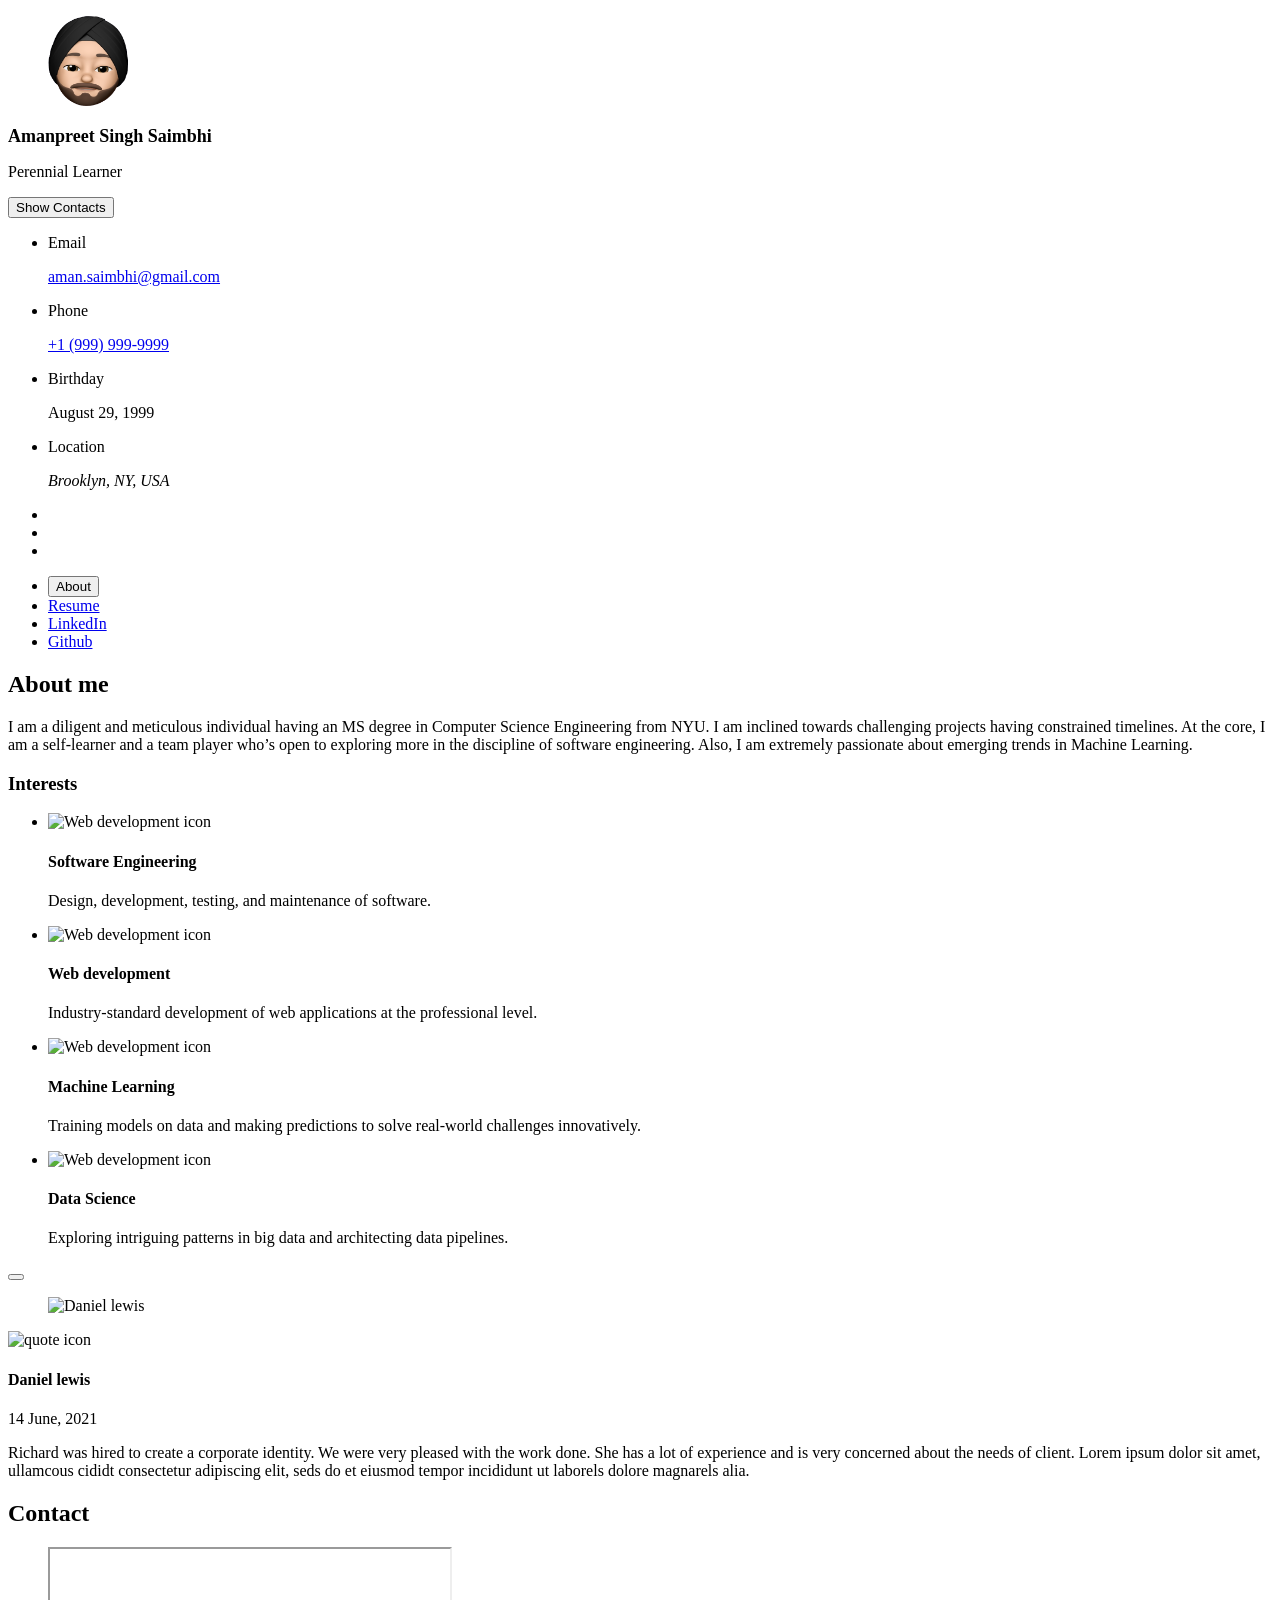
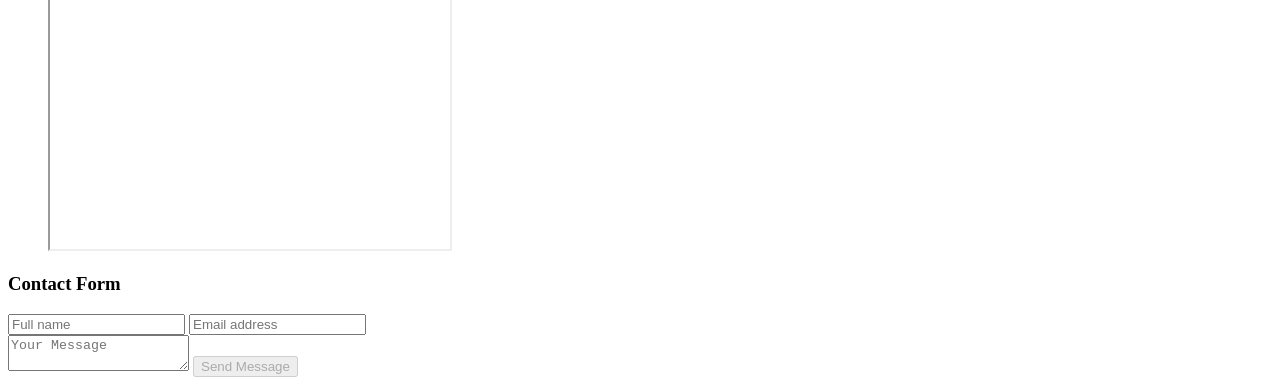
==== commit aa5f79e5: "update index.html" ====
--- a/index.html
+++ b/index.html
@@ -210,7 +210,7 @@
 
         <section class="about-text">
           <p>
-            I am a diligent and meticulous individual pursuing MS in Computer Engineering at NYU.
+            I am a diligent and meticulous individual having an MS degree in Computer Science Engineering from NYU.
             I am inclined towards challenging projects having constrained timelines.
             At the core, I am a self-learner and a team player who’s open to exploring more in the discipline of software engineering.
             Also, I am extremely passionate about emerging trends in Machine Learning.
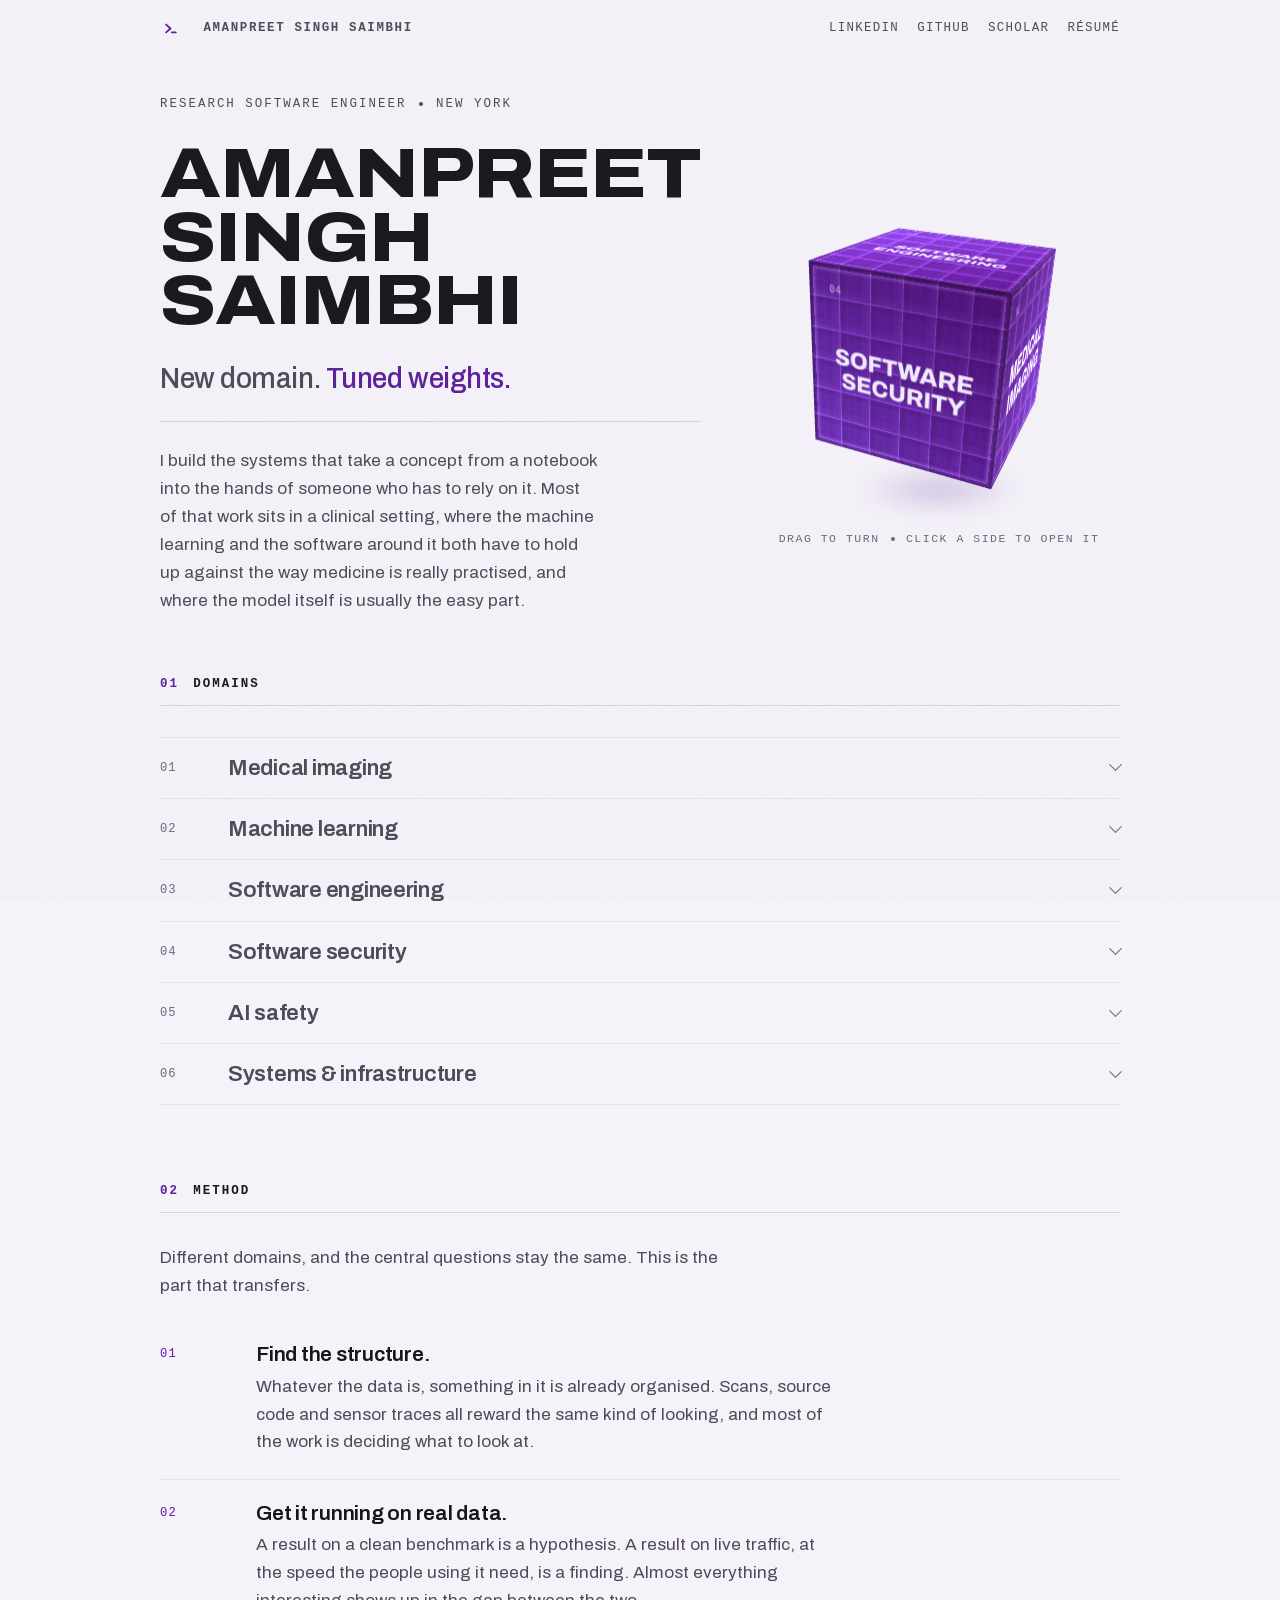
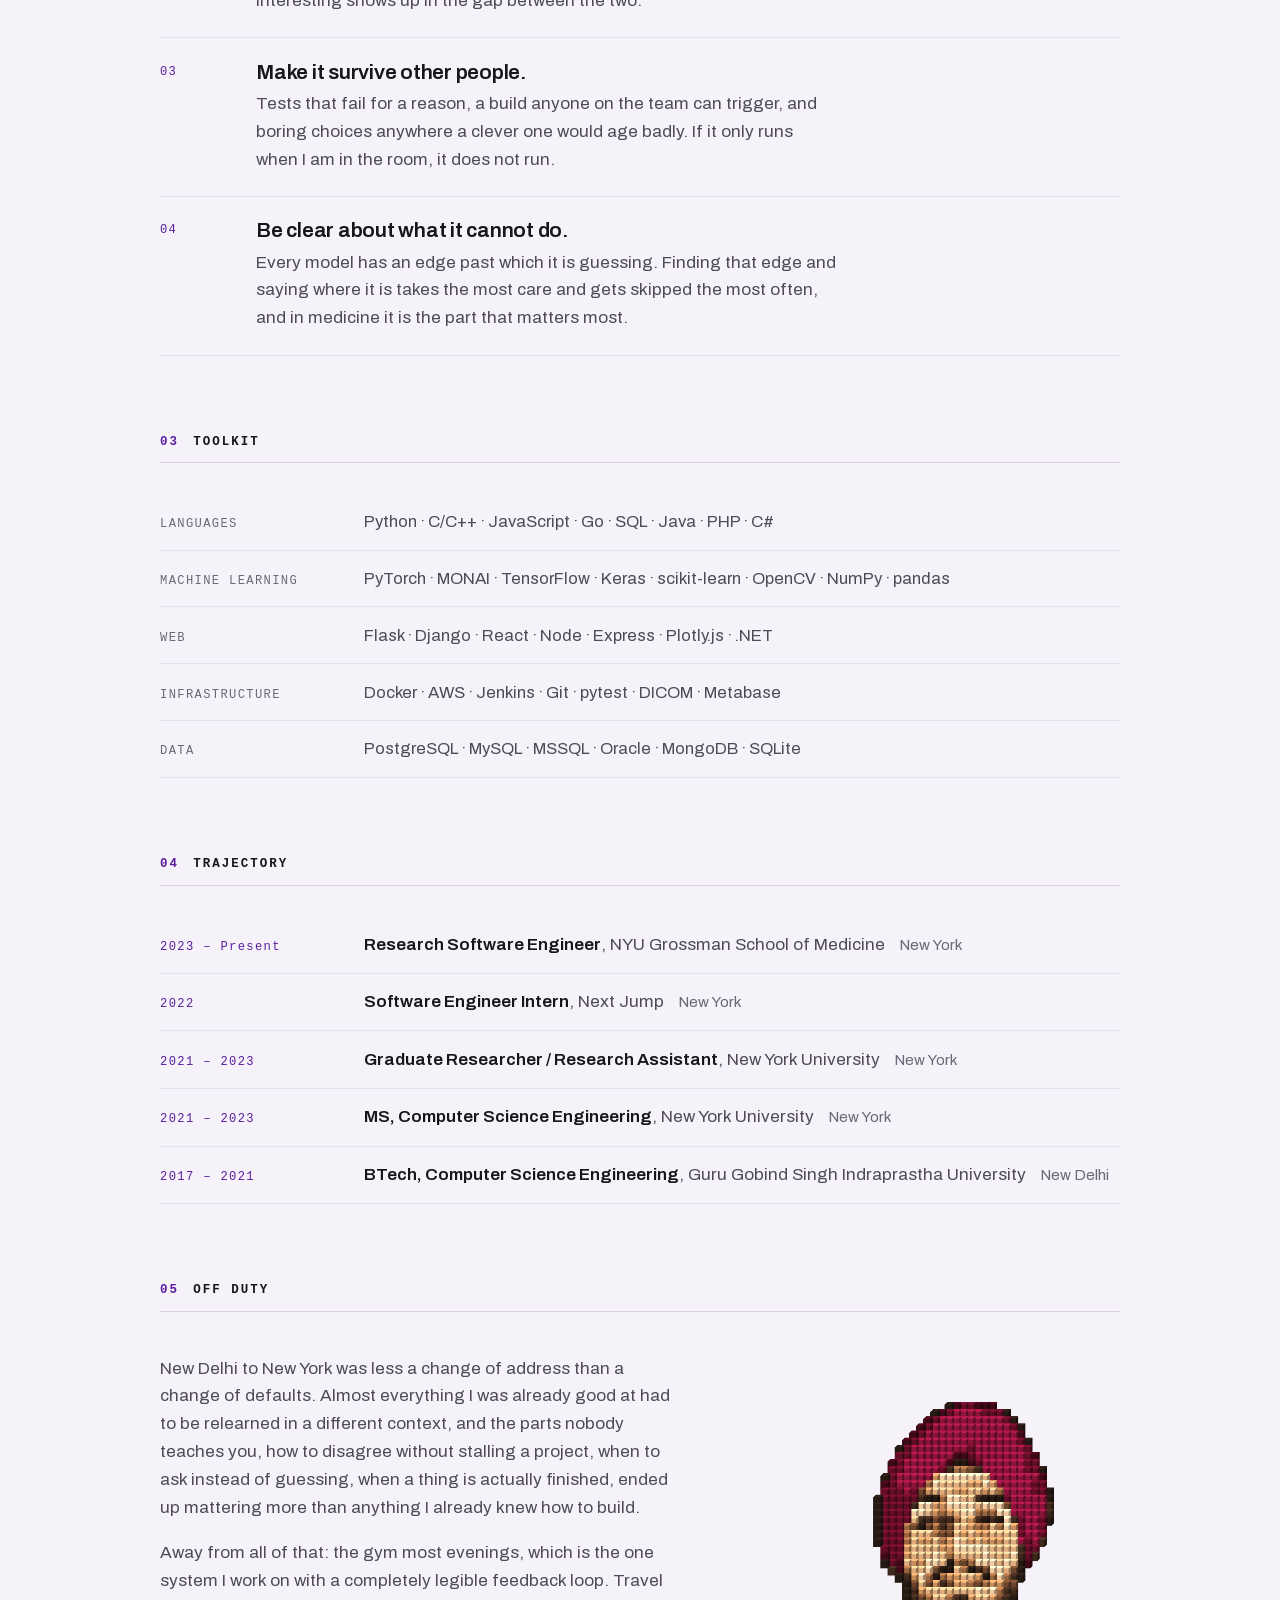
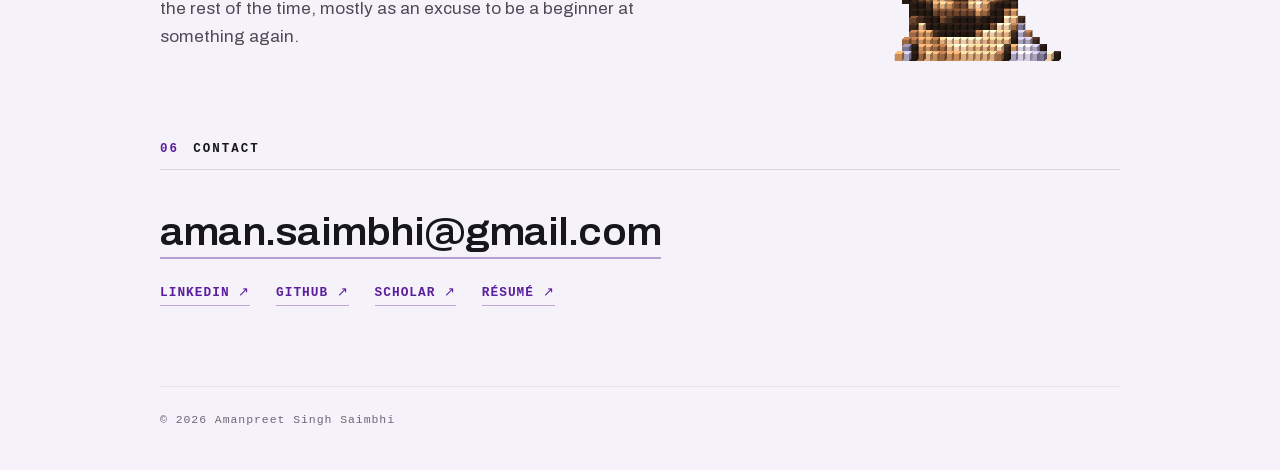
==== commit ae3ab0f3: "rebuild site from scratch" ====
--- a/index.html
+++ b/index.html
@@ -1,422 +1,242 @@
-<!DOCTYPE html>
-<html lang="en">
-
+<!doctype html>
+<html lang="en" class="no-js">
 <head>
-  <meta charset="UTF-8">
-  <meta http-equiv="X-UA-Compatible" content="IE=edge">
-  <meta name="viewport" content="width=device-width, initial-scale=1.0">
-  <title>Aman's Website</title>
-
-  <!--
-    - favicon
-  -->
-  <link rel="shortcut icon" href="./assets/images/icons8-title-64.png" type="image/x-icon">
-
-  <!--
-    - custom css link
-  -->
-  <link rel="stylesheet" href="./assets/css/style.css">
-
-  <!--
-    - google font link
-  -->
-  <link rel="preconnect" href="https://fonts.googleapis.com">
-  <link rel="preconnect" href="https://fonts.gstatic.com" crossorigin>
-  <link href="https://fonts.googleapis.com/css2?family=Poppins:wght@300;400;500;600&display=swap" rel="stylesheet">
+<meta charset="utf-8">
+<meta name="viewport" content="width=device-width, initial-scale=1">
+<title>Amanpreet Singh Saimbhi &ndash; Research Software Engineer</title>
+<meta name="description" content="Research Software Engineer in New York, working across medical imaging, machine learning, software security, AI safety, and the systems underneath them.">
+<meta name="color-scheme" content="dark light">
+<meta name="theme-color" content="#0b0a0e" media="(prefers-color-scheme: dark)">
+<meta name="theme-color" content="#f5f2f9" media="(prefers-color-scheme: light)">
+<link rel="canonical" href="https://aman-saimbhi.github.io/">
+
+<meta property="og:type" content="profile">
+<meta property="og:title" content="Amanpreet Singh Saimbhi">
+<meta property="og:description" content="New domain, tuned weights. Research Software Engineer in New York, working across medical imaging, machine learning, software security and AI safety.">
+<meta property="og:url" content="https://aman-saimbhi.github.io/">
+<meta property="og:image" content="https://aman-saimbhi.github.io/assets/img/og-card.png">
+<meta property="og:image:width" content="1200">
+<meta property="og:image:height" content="630">
+<meta property="og:image:alt" content="A six-sided solid, each side labelled with one domain of work.">
+<meta name="twitter:card" content="summary_large_image">
+
+<link rel="icon" href="/assets/img/favicon.svg" type="image/svg+xml">
+<link rel="icon" href="/assets/img/favicon-64.png" sizes="64x64">
+<link rel="apple-touch-icon" href="/assets/img/apple-touch-icon.png">
+
+<link rel="preload" href="/assets/fonts/archivo-latin-var.woff2" as="font" type="font/woff2" crossorigin>
+<link rel="stylesheet" href="/assets/css/site.css">
+<script type="module" src="/assets/js/main.js"></script>
+
+<script type="application/ld+json">
+{
+  "@context": "https://schema.org",
+  "@type": "Person",
+  "name": "Amanpreet Singh Saimbhi",
+  "jobTitle": "Research Software Engineer",
+  "url": "https://aman-saimbhi.github.io/",
+  "email": "mailto:aman.saimbhi@gmail.com",
+  "address": { "@type": "PostalAddress", "addressLocality": "New York", "addressRegion": "NY", "addressCountry": "US" },
+  "worksFor": { "@type": "Organization", "name": "NYU Grossman School of Medicine" },
+  "alumniOf": [
+    { "@type": "CollegeOrUniversity", "name": "New York University" },
+    { "@type": "CollegeOrUniversity", "name": "Guru Gobind Singh Indraprastha University" }
+  ],
+  "knowsAbout": ["Medical imaging", "Machine learning", "Software engineering", "Software security", "AI safety", "Systems infrastructure", "Magnetic resonance imaging", "DICOM"],
+  "sameAs": [
+    "https://www.linkedin.com/in/amanpreet-singh-saimbhi/",
+    "https://github.com/Aman-saimbhi",
+    "https://scholar.google.com/citations?user=JYChwHAAAAAJ&hl=en"
+  ]
+}
+</script>
 </head>
-
 <body>
-
-  <!--
-    - #MAIN
-  -->
-
-  <main>
-
-    <!--
-      - #SIDEBAR
-    -->
-
-    <aside class="sidebar" data-sidebar>
-
-      <div class="sidebar-info">
-
-        <figure class="avatar-box">
-          <img src="./assets/images/Subject.png" alt="Amanpreet Singh Saimbhi" style="height: 90px;
-    width: 80px;">
-        </figure>
-
-        <div class="info-content">
-          <h1 class="name" title="Amanpreet Singh Saimbhi" style="font-size: 18px;">Amanpreet Singh Saimbhi</h1>
-
-          <p class="title">Perennial Learner</p>
-        </div>
-
-        <button class="info_more-btn" data-sidebar-btn>
-          <span>Show Contacts</span>
-
-          <ion-icon name="chevron-down"></ion-icon>
-        </button>
-
+<a class="skip" href="#main">Skip to content</a>
+
+<header class="topbar">
+ <div class="topbar__in">
+  <span class="topbar__mark" aria-hidden="true">
+    <svg viewBox="0 0 24 24" width="21" height="21" fill="none" stroke="currentColor"
+         stroke-width="2.1" stroke-linecap="round" stroke-linejoin="round"><path d="M7 7.5 12 12l-5 4.5"/><path d="M13.5 16.5H18"/></svg>
+  </span>
+  <!-- the name is set once, in the hero; this only appears once you've scrolled past it -->
+  <p class="topbar__name" data-reveal>Amanpreet Singh Saimbhi</p>
+  <nav class="topbar__links" aria-label="Elsewhere">
+    <a href="https://www.linkedin.com/in/amanpreet-singh-saimbhi/" target="_blank" rel="noopener">LinkedIn<span class="vh"> (opens in a new tab)</span></a>
+    <a href="https://github.com/Aman-saimbhi" target="_blank" rel="noopener">GitHub<span class="vh"> (opens in a new tab)</span></a>
+    <a href="https://scholar.google.com/citations?user=JYChwHAAAAAJ&hl=en" target="_blank" rel="noopener">Scholar<span class="vh"> (opens in a new tab)</span></a>
+    <a href="https://drive.google.com/file/d/1eiX2iNlv4RZfLNW59ubmaVc_LND40y23/view?usp=sharing" target="_blank" rel="noopener">Résumé<span class="vh"> (opens in a new tab)</span></a>
+  </nav>
+ </div>
+</header>
+
+<main id="main">
+
+  <!-- ===== HERO ===== -->
+  <section class="hero" aria-labelledby="h-name">
+    <div class="hero__type">
+      <p class="hero__meta"><span>Research Software Engineer</span><span class="dot"></span><span>New York</span></p>
+      <h1 class="hero__name" id="h-name">Amanpreet<br>Singh Saimbhi</h1>
+      <p class="hero__tag">New domain. <em>Tuned weights.</em></p>
+      <p class="hero__lede">I build the systems that take a concept from a notebook into the hands of someone who has to rely on it. Most of that work sits in a clinical setting, where the machine learning and the software around it both have to hold up against the way medicine is really practised, and where the model itself is usually the easy part.</p>
+    </div>
+
+    <div class="hero__solid" data-cube-wrap>
+      <canvas id="cube" tabindex="0" role="img"
+              aria-label="A six-sided solid, one side per domain of work. Use arrow keys to turn it, Enter to open the front side."></canvas>
+      <p class="hero__hint"><span>Drag to turn</span><span class="dot" aria-hidden="true"></span><span>click a side to open it</span></p>
+    </div>
+  </section>
+
+  <!-- ===== 01 SIDES ===== -->
+  <section class="band" aria-labelledby="h-sides">
+    <h2 class="shead" id="h-sides"><span class="shead__idx" aria-hidden="true">01</span><span class="shead__txt">Domains</span></h2>
+
+    <ol class="sides" id="sides">
+
+      <li><details name="side" id="imaging">
+        <summary><span class="side__n" aria-hidden="true">01</span><span class="side__label">Medical imaging</span><span class="side__cue" aria-hidden="true"></span></summary>
+        <div class="side__body">
+          <p>Medical images do not arrive as images. They arrive as DICOM: pixel data wrapped in hundreds of tags describing the patient, the study, the series, the scanner and every setting it was running. Most of the difficulty lives in those tags, in routing studies to the right place, reconciling fields that each vendor fills in slightly differently, and keeping a series intact as it moves. My time mostly goes into striking a balance between what the data will support and what the clinic can absorb.</p>
+        </div>
+      </details></li>
+
+      <li><details name="side" id="ml">
+        <summary><span class="side__n" aria-hidden="true">02</span><span class="side__label">Machine learning</span><span class="side__cue" aria-hidden="true"></span></summary>
+        <div class="side__body">
+          <p>I have pointed roughly the same set of methods at scans, at video, at compressed images, and at signals coming off a wrist, often several of them at once, where the useful part is what one modality knows that the others do not. The domain changes a lot and the work changes very little: find the structure, get it working outside a notebook, and be explicit about what it cannot tell you. That last one is where most of the judgement sits.</p>
+        </div>
+      </details></li>
+
+      <li><details name="side" id="engineering">
+        <summary><span class="side__n" aria-hidden="true">03</span><span class="side__label">Software engineering</span><span class="side__cue" aria-hidden="true"></span></summary>
+        <div class="side__body">
+          <p>I write code assuming I will not be the one running it in three years. In practice that means tests that fail for a reason, a build somebody else can trigger without asking me, and boring choices anywhere a clever one would age badly.</p>
+        </div>
+      </details></li>
+
+      <li><details name="side" id="security">
+        <summary><span class="side__n" aria-hidden="true">04</span><span class="side__label">Software security</span><span class="side__cue" aria-hidden="true"></span></summary>
+        <div class="side__body">
+          <p>Source code is a graph well before it is text. Looking at it that way turns finding a vulnerability into pattern recognition rather than a search for bug shapes you already know, and pattern recognition generalises where a fixed set of rules does not.</p>
+        </div>
+      </details></li>
+
+      <li><details name="side" id="safety">
+        <summary><span class="side__n" aria-hidden="true">05</span><span class="side__label">AI safety</span><span class="side__cue" aria-hidden="true"></span></summary>
+        <div class="side__body">
+          <p>I care more about what a model can honestly claim than about what it scores. Some of the more useful work I have been part of showed that a promising idea did not help anyone. A negative result closes a door, and closing doors is how a field stops spending years on the wrong one.</p>
+        </div>
+      </details></li>
+
+      <li><details name="side" id="systems">
+        <summary><span class="side__n" aria-hidden="true">06</span><span class="side__label">Systems &amp; infrastructure</span><span class="side__cue" aria-hidden="true"></span></summary>
+        <div class="side__body">
+          <p>Nobody notices this layer until it breaks, which is most of why I like it. Queues that put the urgent thing first, containers that behave the same on a machine I will never see, pipelines that run without anyone watching them. Good infrastructure gets measured in problems that never happened.</p>
+        </div>
+      </details></li>
+
+    </ol>
+
+  </section>
+
+  <!-- ===== 02 METHOD ===== -->
+  <section class="band" aria-labelledby="h-method" id="method">
+    <h2 class="shead" id="h-method"><span class="shead__idx" aria-hidden="true">02</span><span class="shead__txt">Method</span></h2>
+
+    <p class="method__intro">Different domains, and the central questions stay the same. This is the part that transfers.</p>
+
+    <ol class="method">
+      <li>
+        <span class="method__n" aria-hidden="true">01</span>
+        <div class="method__body">
+          <h3>Find the structure.</h3>
+          <p>Whatever the data is, something in it is already organised. Scans, source code and sensor traces all reward the same kind of looking, and most of the work is deciding what to look at.</p>
+        </div>
+      </li>
+      <li>
+        <span class="method__n" aria-hidden="true">02</span>
+        <div class="method__body">
+          <h3>Get it running on real data.</h3>
+          <p>A result on a clean benchmark is a hypothesis. A result on live traffic, at the speed the people using it need, is a finding. Almost everything interesting shows up in the gap between the two.</p>
+        </div>
+      </li>
+      <li>
+        <span class="method__n" aria-hidden="true">03</span>
+        <div class="method__body">
+          <h3>Make it survive other people.</h3>
+          <p>Tests that fail for a reason, a build anyone on the team can trigger, and boring choices anywhere a clever one would age badly. If it only runs when I am in the room, it does not run.</p>
+        </div>
+      </li>
+      <li>
+        <span class="method__n" aria-hidden="true">04</span>
+        <div class="method__body">
+          <h3>Be clear about what it cannot do.</h3>
+          <p>Every model has an edge past which it is guessing. Finding that edge and saying where it is takes the most care and gets skipped the most often, and in medicine it is the part that matters most.</p>
+        </div>
+      </li>
+    </ol>
+  </section>
+
+  <!-- ===== 03 TOOLKIT ===== -->
+  <section class="band" aria-labelledby="h-kit">
+    <h2 class="shead" id="h-kit"><span class="shead__idx" aria-hidden="true">03</span><span class="shead__txt">Toolkit</span></h2>
+    <dl class="kit">
+      <div><dt>Languages</dt><dd>Python · C/C++ · JavaScript · Go · SQL · Java · PHP · C#</dd></div>
+      <div><dt>Machine learning</dt><dd>PyTorch · MONAI · TensorFlow · Keras · scikit-learn · OpenCV · NumPy · pandas</dd></div>
+      <div><dt>Web</dt><dd>Flask · Django · React · Node · Express · Plotly.js · .NET</dd></div>
+      <div><dt>Infrastructure</dt><dd>Docker · AWS · Jenkins · Git · pytest · DICOM · Metabase</dd></div>
+      <div><dt>Data</dt><dd>PostgreSQL · MySQL · MSSQL · Oracle · MongoDB · SQLite</dd></div>
+    </dl>
+  </section>
+
+  <!-- ===== 04 TRAJECTORY ===== -->
+  <section class="band" aria-labelledby="h-traj">
+    <h2 class="shead" id="h-traj"><span class="shead__idx" aria-hidden="true">04</span><span class="shead__txt">Trajectory</span></h2>
+    <ol class="traj">
+      <li><span class="traj__yr">2023 &ndash; Present</span><span class="traj__what"><strong>Research Software Engineer</strong>, NYU Grossman School of Medicine <i>New York</i></span></li>
+      <li><span class="traj__yr">2022</span><span class="traj__what"><strong>Software Engineer Intern</strong>, Next Jump <i>New York</i></span></li>
+      <li><span class="traj__yr">2021 &ndash; 2023</span><span class="traj__what"><strong>Graduate Researcher / Research Assistant</strong>, New York University <i>New York</i></span></li>
+      <li><span class="traj__yr">2021 &ndash; 2023</span><span class="traj__what"><strong>MS, Computer Science Engineering</strong>, New York University <i>New York</i></span></li>
+      <li><span class="traj__yr">2017 &ndash; 2021</span><span class="traj__what"><strong>BTech, Computer Science Engineering</strong>, Guru Gobind Singh Indraprastha University <i>New Delhi</i></span></li>
+    </ol>
+  </section>
+
+  <!-- ===== 05 OFF DUTY ===== -->
+  <section class="band" aria-labelledby="h-off">
+    <h2 class="shead" id="h-off"><span class="shead__idx" aria-hidden="true">05</span><span class="shead__txt">Off duty</span></h2>
+    <div class="off">
+      <div class="off__text">
+        <p>New Delhi to New York was less a change of address than a change of defaults. Almost everything I was already good at had to be relearned in a different context, and the parts nobody teaches you, how to disagree without stalling a project, when to ask instead of guessing, when a thing is actually finished, ended up mattering more than anything I already knew how to build.</p>
+        <p>Away from all of that: the gym most evenings, which is the one system I work on with a completely legible feedback loop. Travel the rest of the time, mostly as an excuse to be a beginner at something again.</p>
       </div>
-
-      <div class="sidebar-info_more">
-
-        <div class="separator"></div>
-
-        <ul class="contacts-list">
-
-          <li class="contact-item">
-
-            <div class="icon-box">
-              <ion-icon name="mail-outline"></ion-icon>
-            </div>
-
-            <div class="contact-info">
-              <p class="contact-title">Email</p>
-
-              <a href="mailto:aman.saimbhi@gmail.com" class="contact-link">aman.saimbhi@gmail.com</a>
-            </div>
-
-          </li>
-
-          <li class="contact-item">
-
-            <div class="icon-box">
-              <ion-icon name="phone-portrait-outline"></ion-icon>
-            </div>
-
-            <div class="contact-info">
-              <p class="contact-title">Phone</p>
-
-              <a href="tel:+19999999999" class="contact-link">+1 (999) 999-9999</a>
-            </div>
-
-          </li>
-
-          <li class="contact-item">
-
-            <div class="icon-box">
-              <ion-icon name="calendar-outline"></ion-icon>
-            </div>
-
-            <div class="contact-info">
-              <p class="contact-title">Birthday</p>
-
-              <time datetime="1982-06-23">August 29, 1999</time>
-            </div>
-
-          </li>
-
-          <li class="contact-item">
-
-            <div class="icon-box">
-              <ion-icon name="location-outline"></ion-icon>
-            </div>
-
-            <div class="contact-info">
-              <p class="contact-title">Location</p>
-
-              <address>Brooklyn, NY, USA</address>
-            </div>
-
-          </li>
-
-        </ul>
-
-        <div class="separator"></div>
-
-        <ul class="social-list">
-
-          <li class="social-item">
-            <a href="#" class="social-link">
-              <ion-icon name="logo-facebook"></ion-icon>
-            </a>
-          </li>
-
-          <li class="social-item">
-            <a href="#" class="social-link">
-              <ion-icon name="logo-twitter"></ion-icon>
-            </a>
-          </li>
-
-          <li class="social-item">
-            <a href="#" class="social-link">
-              <ion-icon name="logo-instagram"></ion-icon>
-            </a>
-          </li>
-
-        </ul>
-
-      </div>
-
-    </aside>
-
-
-
-
-
-    <!--
-      - #main-content
-    -->
-
-    <div class="main-content">
-
-      <!--
-        - #NAVBAR
-      -->
-
-      <nav class="navbar">
-
-        <ul class="navbar-list">
-
-          <li class="navbar-item">
-            <button class="navbar-link  active" data-nav-link>About</button>
-          </li>
-
-          <li class="navbar-item">
-            <a class="navbar-link" href="https://drive.google.com/file/d/1eiX2iNlv4RZfLNW59ubmaVc_LND40y23/view?usp=sharing" target="_blank">Resume</a>
-          </li>
-
-          <li class="navbar-item">
-            <a class="navbar-link" href="https://www.linkedin.com/in/amanpreet-singh-saimbhi/" target="_blank">LinkedIn</a>
-          </li>
-
-          <li class="navbar-item">
-            <a class="navbar-link" href="https://github.com/Aman-saimbhi" target="_blank">Github</a>
-          </li>
-
-          <!-- <li class="navbar-item">
-            <button class="navbar-link" data-nav-link>Contact</button>
-          </li> -->
-
-        </ul>
-
-      </nav>
-
-
-
-
-
-      <!--
-        - #ABOUT
-      -->
-
-      <article class="about  active" data-page="about">
-
-        <header>
-          <h2 class="h2 article-title">About me</h2>
-        </header>
-
-        <section class="about-text">
-          <p>
-            I am a diligent and meticulous individual having an MS degree in Computer Science Engineering from NYU.
-            I am inclined towards challenging projects having constrained timelines.
-            At the core, I am a self-learner and a team player who’s open to exploring more in the discipline of software engineering.
-            Also, I am extremely passionate about emerging trends in Machine Learning.
-          </p>
-        </section>
-
-
-        <!--
-          - service
-        -->
-
-        <section class="service">
-
-          <h3 class="h3 service-title">Interests</h3>
-
-          <ul class="service-list">
-
-            <li class="service-item">
-
-              <div class="service-icon-box">
-                <img src="./assets/images/icon-dev.svg" alt="Web development icon" width="40">
-              </div>
-
-              <div class="service-content-box">
-                <h4 class="h4 service-item-title">Software Engineering</h4>
-
-                <p class="service-item-text">
-                  Design, development, testing, and maintenance of software.
-                </p>
-              </div>
-
-            </li>
-
-            <li class="service-item">
-
-              <div class="service-icon-box">
-                <img src="./assets/images/icon-dev.svg" alt="Web development icon" width="40">
-              </div>
-
-              <div class="service-content-box">
-                <h4 class="h4 service-item-title">Web development</h4>
-
-                <p class="service-item-text">
-                  Industry-standard development of web applications at the professional level.
-                </p>
-              </div>
-
-            </li>
-
-            <li class="service-item">
-
-              <div class="service-icon-box">
-                <img src="./assets/images/icon-dev.svg" alt="Web development icon" width="40">
-              </div>
-
-              <div class="service-content-box">
-                <h4 class="h4 service-item-title">Machine Learning</h4>
-
-                <p class="service-item-text">
-                  Training models on data and making predictions to solve real-world challenges innovatively.
-                </p>
-              </div>
-
-            </li>
-
-            <li class="service-item">
-
-              <div class="service-icon-box">
-                <img src="./assets/images/icon-dev.svg" alt="Web development icon" width="40">
-              </div>
-
-              <div class="service-content-box">
-                <h4 class="h4 service-item-title">Data Science</h4>
-
-                <p class="service-item-text">
-                  Exploring intriguing patterns in big data and architecting data pipelines.
-                </p>
-              </div>
-
-            </li>
-
-          </ul>
-
-        </section>
-
-
-        <!--
-          - testimonials
-        -->
-
-
-        <!--
-          - testimonials modal
-        -->
-
-        <div class="modal-container" data-modal-container>
-
-          <div class="overlay" data-overlay></div>
-
-          <section class="testimonials-modal">
-
-            <button class="modal-close-btn" data-modal-close-btn>
-              <ion-icon name="close-outline"></ion-icon>
-            </button>
-
-            <div class="modal-img-wrapper">
-              <figure class="modal-avatar-box">
-                <img src="./assets/images/avatar-1.png" alt="Daniel lewis" width="80" data-modal-img>
-              </figure>
-
-              <img src="./assets/images/icon-quote.svg" alt="quote icon">
-            </div>
-
-            <div class="modal-content">
-
-              <h4 class="h3 modal-title" data-modal-title>Daniel lewis</h4>
-
-              <time datetime="2021-06-14">14 June, 2021</time>
-
-              <div data-modal-text>
-                <p>
-                  Richard was hired to create a corporate identity. We were very pleased with the work done. She has a
-                  lot of experience
-                  and is very concerned about the needs of client. Lorem ipsum dolor sit amet, ullamcous cididt
-                  consectetur adipiscing
-                  elit, seds do et eiusmod tempor incididunt ut laborels dolore magnarels alia.
-                </p>
-              </div>
-
-            </div>
-
-          </section>
-
-        </div>
-
-
-        <!--
-          - clients
-        -->
-
-      </article>
-
-
-      <!--
-        - #CONTACT
-      -->
-
-      <article class="contact" data-page="contact">
-
-        <header>
-          <h2 class="h2 article-title">Contact</h2>
-        </header>
-
-        <section class="mapbox" data-mapbox>
-          <figure>
-            <iframe
-              src="https://www.google.com/maps/embed?pb=!1m18!1m12!1m3!1d199666.5651251294!2d-121.58334177520186!3d38.56165006739519!2m3!1f0!2f0!3f0!3m2!1i1024!2i768!4f13.1!3m3!1m2!1s0x809ac672b28397f9%3A0x921f6aaa74197fdb!2sSacramento%2C%20CA%2C%20USA!5e0!3m2!1sen!2sbd!4v1647608789441!5m2!1sen!2sbd"
-              width="400" height="300" loading="lazy"></iframe>
-          </figure>
-        </section>
-
-        <section class="contact-form">
-
-          <h3 class="h3 form-title">Contact Form</h3>
-
-          <form action="#" class="form" data-form>
-
-            <div class="input-wrapper">
-              <input type="text" name="fullname" class="form-input" placeholder="Full name" required data-form-input>
-
-              <input type="email" name="email" class="form-input" placeholder="Email address" required data-form-input>
-            </div>
-
-            <textarea name="message" class="form-input" placeholder="Your Message" required data-form-input></textarea>
-
-            <button class="form-btn" type="submit" disabled data-form-btn>
-              <ion-icon name="paper-plane"></ion-icon>
-              <span>Send Message</span>
-            </button>
-
-          </form>
-
-        </section>
-
-      </article>
-
+      <figure class="off__portrait">
+        <img src="/assets/img/avatar-voxel.png" width="629" height="629" decoding="async"
+             alt="A portrait of Amanpreet Singh Saimbhi built out of blocks.">
+      </figure>
     </div>
-
-  </main>
-
-
-
-
-
-
-  <!--
-    - custom js link
-  -->
-  <script src="./assets/js/script.js"></script>
-
-  <!--
-    - ionicon link
-  -->
-  <script type="module" src="https://unpkg.com/ionicons@5.5.2/dist/ionicons/ionicons.esm.js"></script>
-  <script nomodule src="https://unpkg.com/ionicons@5.5.2/dist/ionicons/ionicons.js"></script>
+  </section>
+
+  <!-- ===== 06 CONTACT ===== -->
+  <section class="band band--end" aria-labelledby="h-contact">
+    <h2 class="shead" id="h-contact"><span class="shead__idx" aria-hidden="true">06</span><span class="shead__txt">Contact</span></h2>
+    <p class="contact">
+      <a class="contact__mail" href="mailto:aman.saimbhi@gmail.com">aman.saimbhi@gmail.com</a>
+    </p>
+    <p class="outlinks">
+      <a href="https://www.linkedin.com/in/amanpreet-singh-saimbhi/" target="_blank" rel="noopener">LinkedIn <span aria-hidden="true">↗</span><span class="vh"> (opens in a new tab)</span></a>
+      <a href="https://github.com/Aman-saimbhi" target="_blank" rel="noopener">GitHub <span aria-hidden="true">↗</span><span class="vh"> (opens in a new tab)</span></a>
+      <a href="https://scholar.google.com/citations?user=JYChwHAAAAAJ&hl=en" target="_blank" rel="noopener">Scholar <span aria-hidden="true">↗</span><span class="vh"> (opens in a new tab)</span></a>
+      <a href="https://drive.google.com/file/d/1eiX2iNlv4RZfLNW59ubmaVc_LND40y23/view?usp=sharing" target="_blank" rel="noopener">Résumé <span aria-hidden="true">↗</span><span class="vh"> (opens in a new tab)</span></a>
+    </p>
+  </section>
+
+</main>
+
+<footer class="foot">
+  <p>© <span id="yr">2026</span> Amanpreet Singh Saimbhi</p>
+</footer>
 
 </body>
-
 </html>
--- a/assets/css/site.css
+++ b/assets/css/site.css
@@ -0,0 +1,422 @@
+/* ============================================================
+   Amanpreet Singh Saimbhi
+   ------------------------------------------------------------
+   01. FONT
+   02. TOKENS
+   03. RESET & BASE
+   04. ATMOSPHERE
+   05. TOPBAR
+   06. HERO + SOLID
+   07. SECTION HEADS
+   08. SIDES
+   09. METHOD
+   10. OUTBOUND LINKS
+   11. TOOLKIT / TRAJECTORY / OFF DUTY / CONTACT
+   12. FOOTER
+   13. MOTION
+   14. RESPONSIVE
+   ============================================================ */
+
+/* ===== 01. FONT ===== */
+@font-face {
+  font-family: 'Archivo';
+  src: url('/assets/fonts/archivo-latin-var.woff2') format('woff2');
+  font-weight: 400 800;
+  font-stretch: 62% 125%;
+  font-style: normal;
+  font-display: swap;
+}
+
+/* ===== 02. TOKENS ===== */
+:root {
+  color-scheme: dark light;
+
+  --bg:        #0b0a0e;
+  --bg-raised: #141220;
+  --ink:       #eceaf2;
+  --ink-mid:   #a7a2b6;
+  --ink-dim:   #88839c;
+  --line:      #26232f;
+  --line-soft: #1a1823;
+
+  /* Violet, used sparingly: small type and active states only. */
+  --accent:    #b494f2;
+  --accent-tx: #a48ce0;
+  --grain:     .04;
+
+  /* Read by cube.js. Both endpoints sit in a narrow mid-dark band on purpose:
+     a gradient spanning light to dark makes any single label colour fail
+     somewhere along it. --cube-b is NYU violet exactly. */
+  --cube-a:    #7a3ad6;
+  --cube-b:    #43046e;
+  --cube-ink:  #f4ecff;
+
+  --sans: 'Archivo', 'Helvetica Neue', Helvetica, Arial, sans-serif;
+  --mono: ui-monospace, SFMono-Regular, 'SF Mono', Menlo, Consolas, monospace;
+
+  --gutter: clamp(1.25rem, 5vw, 4rem);
+  --measure: 68rem;
+  --rhythm: clamp(3.25rem, 7vw, 5rem);
+}
+
+@media (prefers-color-scheme: light) {
+  :root {
+    --bg:        #f5f2f9;
+    --bg-raised: #ebe6f2;
+    --ink:       #17161c;
+    --ink-mid:   #4e4a58;
+    --ink-dim:   #6c6779;
+    --line:      #d8d2e2;
+    --line-soft: #e5e0ed;
+    --accent:    #5b1e9e;
+    --accent-tx: #5b1e9e;
+    --grain:     .05;
+
+    --cube-a:    #7a3ad6;
+    --cube-b:    #43046e;
+    --cube-ink:  #f4ecff;
+  }
+}
+
+/* ===== 03. RESET & BASE ===== */
+*, *::before, *::after { box-sizing: border-box; }
+html {
+  -webkit-text-size-adjust: 100%;
+  /* the header is sticky, so anchored jumps have to clear it or they land
+     underneath. it grows to two rows once the nav wraps. */
+  scroll-padding-top: 6.5rem;
+}
+body {
+  margin: 0;
+  background: var(--bg);
+  color: var(--ink);
+  font-family: var(--sans);
+  font-size: clamp(1rem, .96rem + .2vw, 1.075rem);
+  line-height: 1.62;
+  font-synthesis-weight: none;
+  -webkit-font-smoothing: antialiased;
+  overflow-x: hidden;
+}
+h1, h2, h3 { margin: 0; font-weight: 700; line-height: 1.1; }
+p { margin: 0; }
+ol, ul, dl, dd { margin: 0; padding: 0; list-style: none; }
+img, svg, canvas { display: block; max-width: 100%; }
+/* Archivo ships upright only, so emphasis is a brightness shift rather than a
+   synthesised oblique. Accent colour is reserved for links and the tagline. */
+em { font-style: normal; color: var(--ink); }
+
+a { color: inherit; text-decoration-color: var(--ink-dim); text-decoration-color: color-mix(in srgb, var(--accent) 55%, transparent); text-underline-offset: .22em; text-decoration-thickness: 1px; }
+a:hover { text-decoration-color: var(--accent); }
+
+:focus-visible { outline: 2px solid var(--accent); outline-offset: 3px; border-radius: 2px; }
+
+/* screen readers only: every link that opens a new tab says so */
+.vh {
+  position: absolute;
+  width: 1px; height: 1px;
+  margin: -1px; padding: 0; border: 0;
+  overflow: hidden;
+  clip-path: inset(50%);
+  white-space: nowrap;
+}
+
+.skip {
+  position: absolute; left: -9999px; top: 0; z-index: 50;
+  background: var(--bg-raised); color: var(--ink);
+  padding: .75rem 1.1rem; border: 1px solid var(--line);
+  font: 500 .9rem/1 var(--mono);
+}
+.skip:focus { left: .75rem; top: .75rem; }
+
+/* ===== 04. ATMOSPHERE ===== */
+body::before {
+  content: ''; position: fixed; inset: 0; z-index: 30; pointer-events: none;
+  opacity: var(--grain);
+  background-image: url("data:image/svg+xml,%3Csvg xmlns='http://www.w3.org/2000/svg' width='140' height='140'%3E%3Cfilter id='n'%3E%3CfeTurbulence type='fractalNoise' baseFrequency='.85' numOctaves='3'/%3E%3C/filter%3E%3Crect width='140' height='140' filter='url(%23n)'/%3E%3C/svg%3E");
+}
+
+.band {
+  max-width: var(--measure);
+  margin-inline: auto;
+  padding: 0 var(--gutter) var(--rhythm);
+}
+.band--end { padding-bottom: clamp(3rem, 7vw, 5rem); }
+
+/* ===== 05. TOPBAR ===== */
+.topbar {
+  position: sticky; top: 0; z-index: 20;
+  background: var(--bg);
+  background: color-mix(in srgb, var(--bg) 78%, transparent);
+  -webkit-backdrop-filter: blur(12px);
+          backdrop-filter: blur(12px);
+  border-bottom: 1px solid transparent;
+}
+.topbar.is-stuck { border-bottom-color: var(--line-soft); }
+.topbar__in {
+  max-width: var(--measure);
+  margin-inline: auto;
+  padding: 1rem var(--gutter);
+  display: flex; align-items: center; gap: 1rem 1.4rem; flex-wrap: wrap;
+}
+.topbar__mark { color: var(--accent); flex: none; display: grid; }
+.topbar__name {
+  font: 600 .78rem/1 var(--mono);
+  letter-spacing: .13em; text-transform: uppercase;
+  color: var(--ink-mid); margin-right: auto;
+}
+/* the name is set once in the hero; this copy fades in past that point */
+.topbar__name[data-reveal] { opacity: 0; }
+.topbar__name.is-shown { opacity: 1; }
+@media (prefers-reduced-motion: no-preference) {
+  .topbar__name[data-reveal] { transition: opacity .4s ease; }
+}
+.topbar__links { display: flex; gap: 1.15rem; flex-wrap: wrap; }
+.topbar__links a {
+  font: 500 .78rem/1 var(--mono);
+  letter-spacing: .1em; text-transform: uppercase;
+  color: var(--ink-mid); text-decoration: none;
+  padding: .35rem 0; border-bottom: 1px solid transparent;
+}
+.topbar__links a:hover { color: var(--ink); border-bottom-color: var(--accent); }
+
+/* ===== 06. HERO + SOLID ===== */
+.hero {
+  max-width: var(--measure);
+  margin-inline: auto;
+  padding: clamp(1.25rem, 4vw, 2.5rem) var(--gutter) clamp(2.5rem, 6vw, 4rem);
+  display: grid;
+  gap: clamp(2.5rem, 6vw, 4rem);
+  align-items: center;
+}
+@media (min-width: 62rem) { .hero { grid-template-columns: 1.02fr .98fr; } }
+
+.hero__meta {
+  display: flex; align-items: center; gap: .8rem; flex-wrap: wrap;
+  font: 500 .78rem/1 var(--mono);
+  letter-spacing: .16em; text-transform: uppercase;
+  color: var(--ink-mid);
+  margin-bottom: clamp(1.25rem, 3vw, 2rem);
+}
+.hero__meta .dot, .hero__hint .dot { width: 4px; height: 4px; background: currentColor; border-radius: 50%; }
+
+.hero__name {
+  font-size: clamp(2.2rem, 7.4vw, 4.4rem);
+  font-weight: 800; font-stretch: 116%;
+  text-transform: uppercase; letter-spacing: -.014em; line-height: .9;
+  margin-bottom: clamp(1.2rem, 3vw, 1.8rem);
+}
+.hero__tag {
+  font-size: clamp(1.3rem, 3vw, 1.85rem);
+  font-weight: 500; font-stretch: 92%;
+  letter-spacing: -.015em; line-height: 1.15;
+  padding-bottom: clamp(1.1rem, 3vw, 1.6rem);
+  border-bottom: 1px solid var(--line);
+  margin-bottom: clamp(1.1rem, 3vw, 1.6rem);
+  color: var(--ink-mid);
+}
+/* emphasis by brightness, since the page has no accent hue */
+.hero__tag em { color: var(--accent); }
+.hero__lede { max-width: 44ch; color: var(--ink-mid); }
+
+.hero__solid { display: grid; justify-items: center; gap: 1.1rem; }
+/* grounds the solid */
+.hero__solid { position: relative; }
+.hero__solid::before {
+  content: '';
+  position: absolute;
+  left: 50%; top: 78%;
+  width: min(60%, 15rem); height: 3.5rem;
+  transform: translateX(-50%);
+  border-radius: 50%;
+  background: radial-gradient(closest-side, color-mix(in srgb, var(--accent) 26%, transparent), transparent 78%);
+  filter: blur(10px);
+  pointer-events: none;
+}
+/* without JS the canvas would just be an empty box with a "drag to turn" caption */
+.no-js .hero__solid { display: none; }
+/* without JS the reveal never fires, so the wordmark must not start hidden */
+.no-js .topbar__name[data-reveal] { opacity: 1; }
+#cube {
+  width: 100%;
+  max-width: 27rem;
+  aspect-ratio: 1;
+  border-radius: 4px;
+  cursor: grab;
+  /* pan-y so a swipe starting on the solid still scrolls the page; horizontal
+     drags reach us for rotation */
+  touch-action: pan-y;
+}
+#cube:active { cursor: grabbing; }
+.hero__hint {
+  display: flex; align-items: center; gap: .7rem; flex-wrap: wrap; justify-content: center;
+  font: 500 .72rem/1 var(--mono);
+  letter-spacing: .13em; text-transform: uppercase;
+  color: var(--ink-dim);
+}
+
+/* ===== 07. SECTION HEADS ===== */
+.shead {
+  display: flex; align-items: baseline; gap: .9rem;
+  font: 600 .78rem/1 var(--mono);
+  letter-spacing: .16em; text-transform: uppercase;
+  color: var(--ink-mid);
+  padding-bottom: .9rem;
+  margin-bottom: clamp(1.4rem, 3vw, 1.9rem);
+  border-bottom: 1px solid var(--line);
+}
+.shead__idx { color: var(--accent-tx); }
+.shead__txt { color: var(--ink); }
+
+/* ===== 08. SIDES ===== */
+.sides { border-top: 1px solid var(--line-soft); }
+.sides li { border-bottom: 1px solid var(--line-soft); }
+
+.sides summary {
+  display: grid;
+  grid-template-columns: 3.25rem 1fr 1.5rem;
+  align-items: center; gap: 1rem;
+  min-height: 3.5rem; padding: .75rem 0;
+  cursor: pointer; list-style: none;
+}
+.sides summary::-webkit-details-marker { display: none; }
+.sides summary::marker { content: ''; }
+
+.side__n {
+  font: 500 .76rem/1 var(--mono);
+  letter-spacing: .08em; color: var(--ink-dim);
+}
+.side__label {
+  font-size: clamp(1.05rem, 2.4vw, 1.4rem);
+  font-weight: 600; font-stretch: 100%; letter-spacing: -.012em;
+  color: var(--ink-mid);
+}
+details[open] .side__label, summary:hover .side__label { color: var(--ink); }
+details[open] .side__n { color: var(--accent-tx); }
+
+.side__cue {
+  justify-self: end; width: 9px; height: 9px;
+  border-right: 1.5px solid var(--ink-dim);
+  border-bottom: 1.5px solid var(--ink-dim);
+  transform: rotate(45deg) translate(-2px, -2px);
+}
+details[open] .side__cue { border-color: var(--accent); transform: rotate(225deg) translate(-2px, -2px); }
+
+.side__body { padding: .1rem 0 1.9rem; max-width: 62ch; margin-left: 4.25rem; color: var(--ink-mid); }
+.side__body p + p { margin-top: 1rem; }
+
+/* ===== 09. METHOD ===== */
+.method__intro { max-width: 56ch; color: var(--ink-mid); margin-bottom: clamp(2rem, 4vw, 2.75rem); }
+
+.method li {
+  display: grid;
+  gap: .35rem 1.5rem;
+  padding: 1.4rem 0;
+  border-bottom: 1px solid var(--line-soft);
+}
+.method li:first-child { padding-top: 0; }
+@media (min-width: 46rem) { .method li { grid-template-columns: 4.5rem 1fr; } }
+
+.method__n {
+  font: 500 .76rem/1.9 var(--mono);
+  letter-spacing: .1em;
+  color: var(--accent-tx);
+}
+.method__body h3 {
+  font-size: clamp(1.05rem, 2.2vw, 1.3rem);
+  font-weight: 600; letter-spacing: -.012em;
+  margin-bottom: .4rem;
+}
+.method__body p { color: var(--ink-mid); max-width: 58ch; }
+
+/* ===== 10. OUTBOUND LINKS ===== */
+.outlinks { display: flex; gap: 1.6rem; flex-wrap: wrap; margin-top: 1.2rem; }
+.outlinks a {
+  font: 600 .8rem/1 var(--mono);
+  letter-spacing: .08em; text-transform: uppercase;
+  color: var(--accent-tx); text-decoration: none;
+  padding: .3rem 0;
+  border-bottom: 1px solid var(--line);
+  border-bottom: 1px solid color-mix(in srgb, var(--accent) 35%, transparent);
+}
+.outlinks a:hover { border-bottom-color: var(--accent); }
+
+/* ===== 11. TOOLKIT / TRAJECTORY / OFF DUTY / CONTACT ===== */
+.kit > div, .traj li { display: grid; gap: .15rem 1.25rem; padding: .9rem 0; border-bottom: 1px solid var(--line-soft); }
+@media (min-width: 46rem) {
+  .kit > div, .traj li { grid-template-columns: 11.5rem 1fr; align-items: baseline; }
+}
+.kit dt, .traj__yr {
+  font: 500 .76rem/1.6 var(--mono);
+  letter-spacing: .11em;
+}
+.kit dt { text-transform: uppercase; color: var(--ink-dim); }
+.traj__yr { color: var(--accent-tx); }
+.kit dd { color: var(--ink-mid); font-size: .97em; }
+.traj__what { color: var(--ink-mid); }
+.traj__what strong { color: var(--ink); font-weight: 600; }
+.traj__what i { font-style: normal; color: var(--ink-dim); display: block; font-size: .88em; }
+@media (min-width: 46rem) { .traj__what i { display: inline; margin-left: .6rem; } }
+
+.off { color: var(--ink-mid); display: grid; gap: clamp(2rem, 5vw, 3.5rem); align-items: center; }
+@media (min-width: 52rem) { .off { grid-template-columns: 1fr 20rem; } }
+.off__text { max-width: 52ch; }
+.off__text p + p { margin-top: 1.1rem; }
+.off__portrait { margin: 0; justify-self: center; }
+.off__portrait img { width: 100%; max-width: 20rem; height: auto; }
+
+.contact__mail {
+  font-size: clamp(1.4rem, 4.5vw, 2.4rem);
+  font-weight: 600; font-stretch: 108%;
+  letter-spacing: -.02em; text-decoration: none;
+  border-bottom: 2px solid var(--line);
+  border-bottom: 2px solid color-mix(in srgb, var(--accent) 40%, transparent);
+  padding-bottom: .1em; word-break: break-word;
+}
+.contact__mail:hover { border-bottom-color: var(--accent); }
+
+/* ===== 12. FOOTER ===== */
+.foot {
+  max-width: var(--measure);
+  margin-inline: auto;
+  padding: 1.6rem var(--gutter) 2.5rem;
+  /* drawn as a background so the rule lines up with every other rule on the
+     page, which sit inside the gutter rather than spanning it */
+  background-image: linear-gradient(var(--line-soft), var(--line-soft));
+  background-size: calc(100% - 2 * var(--gutter)) 1px;
+  background-position: var(--gutter) 0;
+  background-repeat: no-repeat;
+  display: flex; justify-content: space-between; gap: .5rem 1.5rem; flex-wrap: wrap;
+  font: 500 .72rem/1.6 var(--mono);
+  letter-spacing: .08em; color: var(--ink-dim);
+}
+.foot a { color: var(--ink-mid); }
+
+/* ===== 13. MOTION ===== */
+@media (prefers-reduced-motion: no-preference) {
+  .hero__type > *, .hero__solid { animation: rise .8s cubic-bezier(.2,.7,.3,1) backwards; }
+  .hero__meta { animation-delay: .05s; }
+  .hero__name { animation-delay: .12s; }
+  .hero__tag  { animation-delay: .20s; }
+  .hero__lede { animation-delay: .28s; }
+  .hero__solid { animation-delay: .18s; }
+  @keyframes rise { from { opacity: 0; transform: translateY(14px); } }
+
+  .side__label, .side__cue, .side__n, .method__n {
+    transition: opacity .3s ease, color .3s ease, border-color .3s ease,
+                transform .18s cubic-bezier(.3,1.4,.5,1), filter .3s ease;
+  }
+}
+
+/* ===== 14. RESPONSIVE ===== */
+@media (max-width: 46rem) {
+  .sides summary { grid-template-columns: 2.5rem 1fr 1.25rem; gap: .75rem; }
+  .side__body { margin-left: 0; padding-bottom: 1.5rem; }
+  /* keeps the solid above the fold on a short phone */
+  .hero { gap: 1.6rem; }
+  .hero__lede { max-width: none; }
+  .topbar__in { gap: .5rem 1.1rem; padding-inline: var(--gutter); }
+  .topbar__name { display: none; }
+  .topbar__links { gap: .9rem; }
+  .topbar__links a { font-size: .72rem; letter-spacing: .07em; }
+  #cube { max-width: 20rem; }
+}
